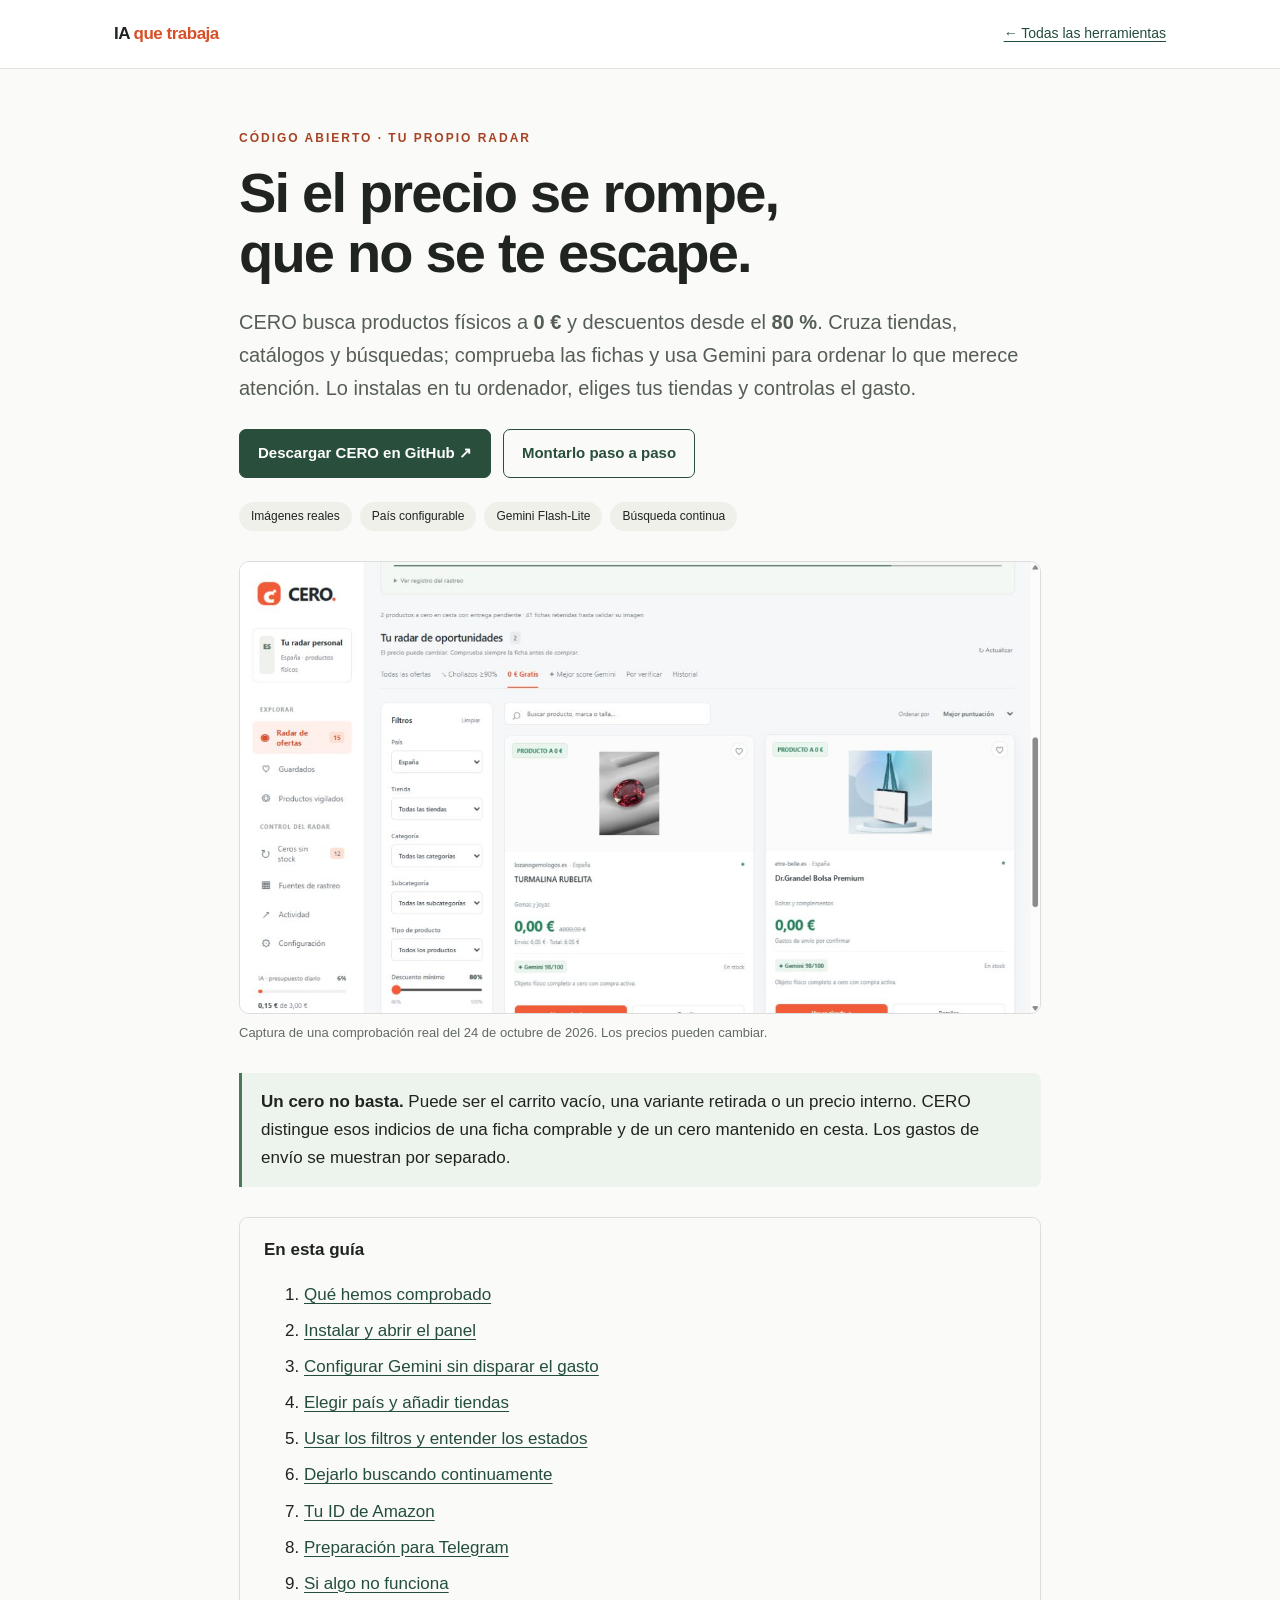
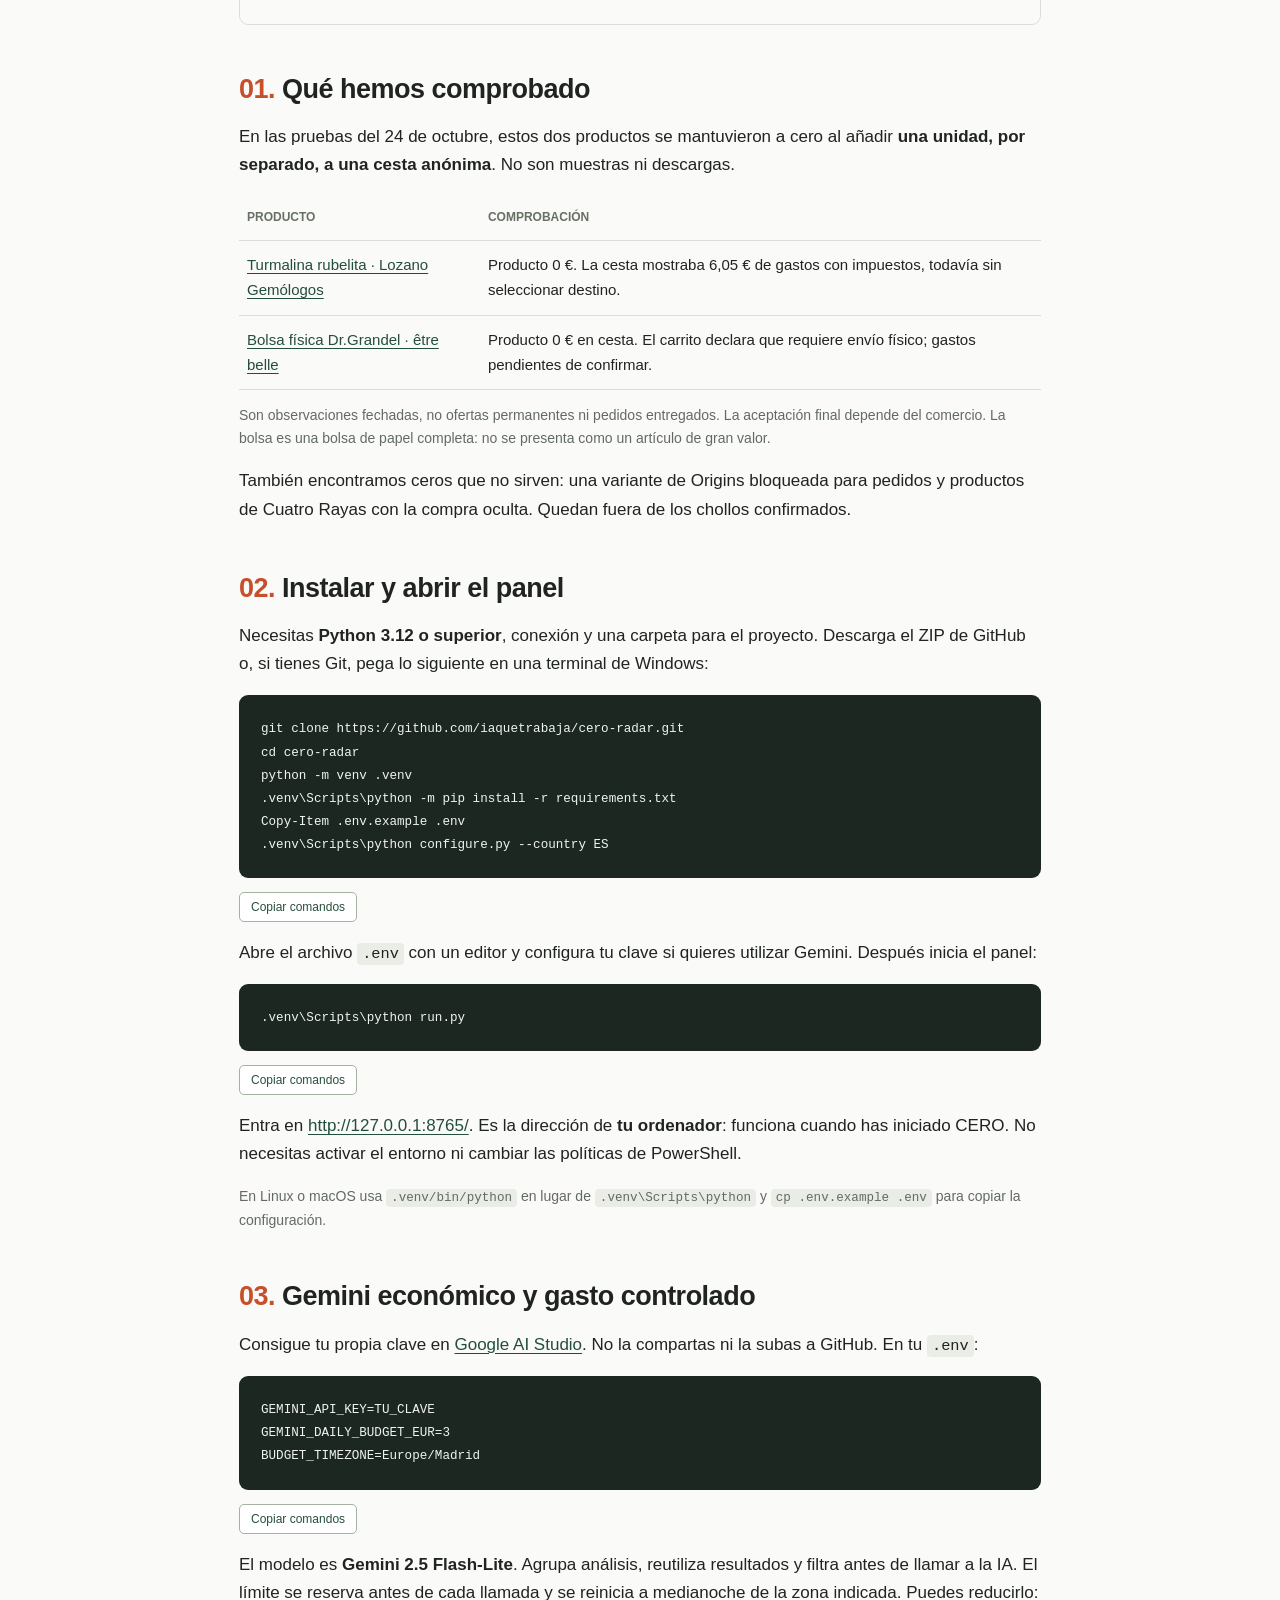
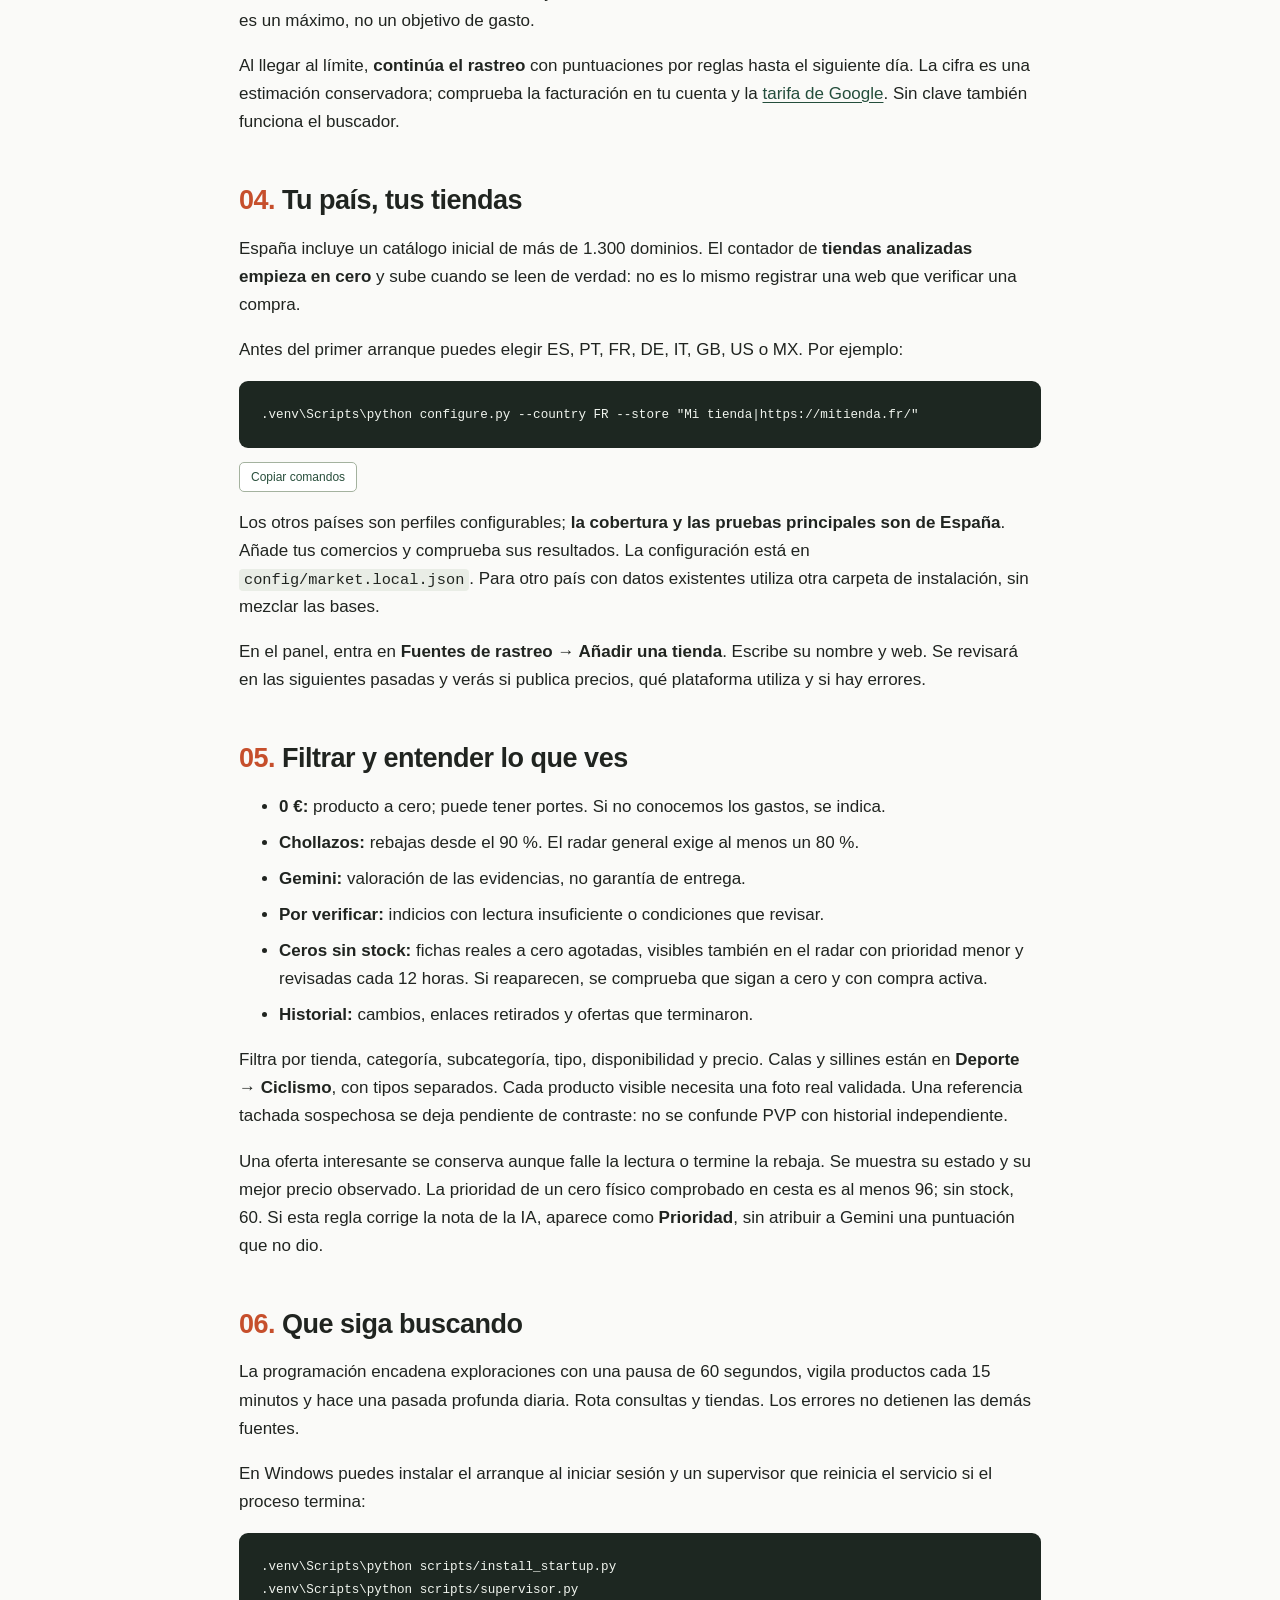
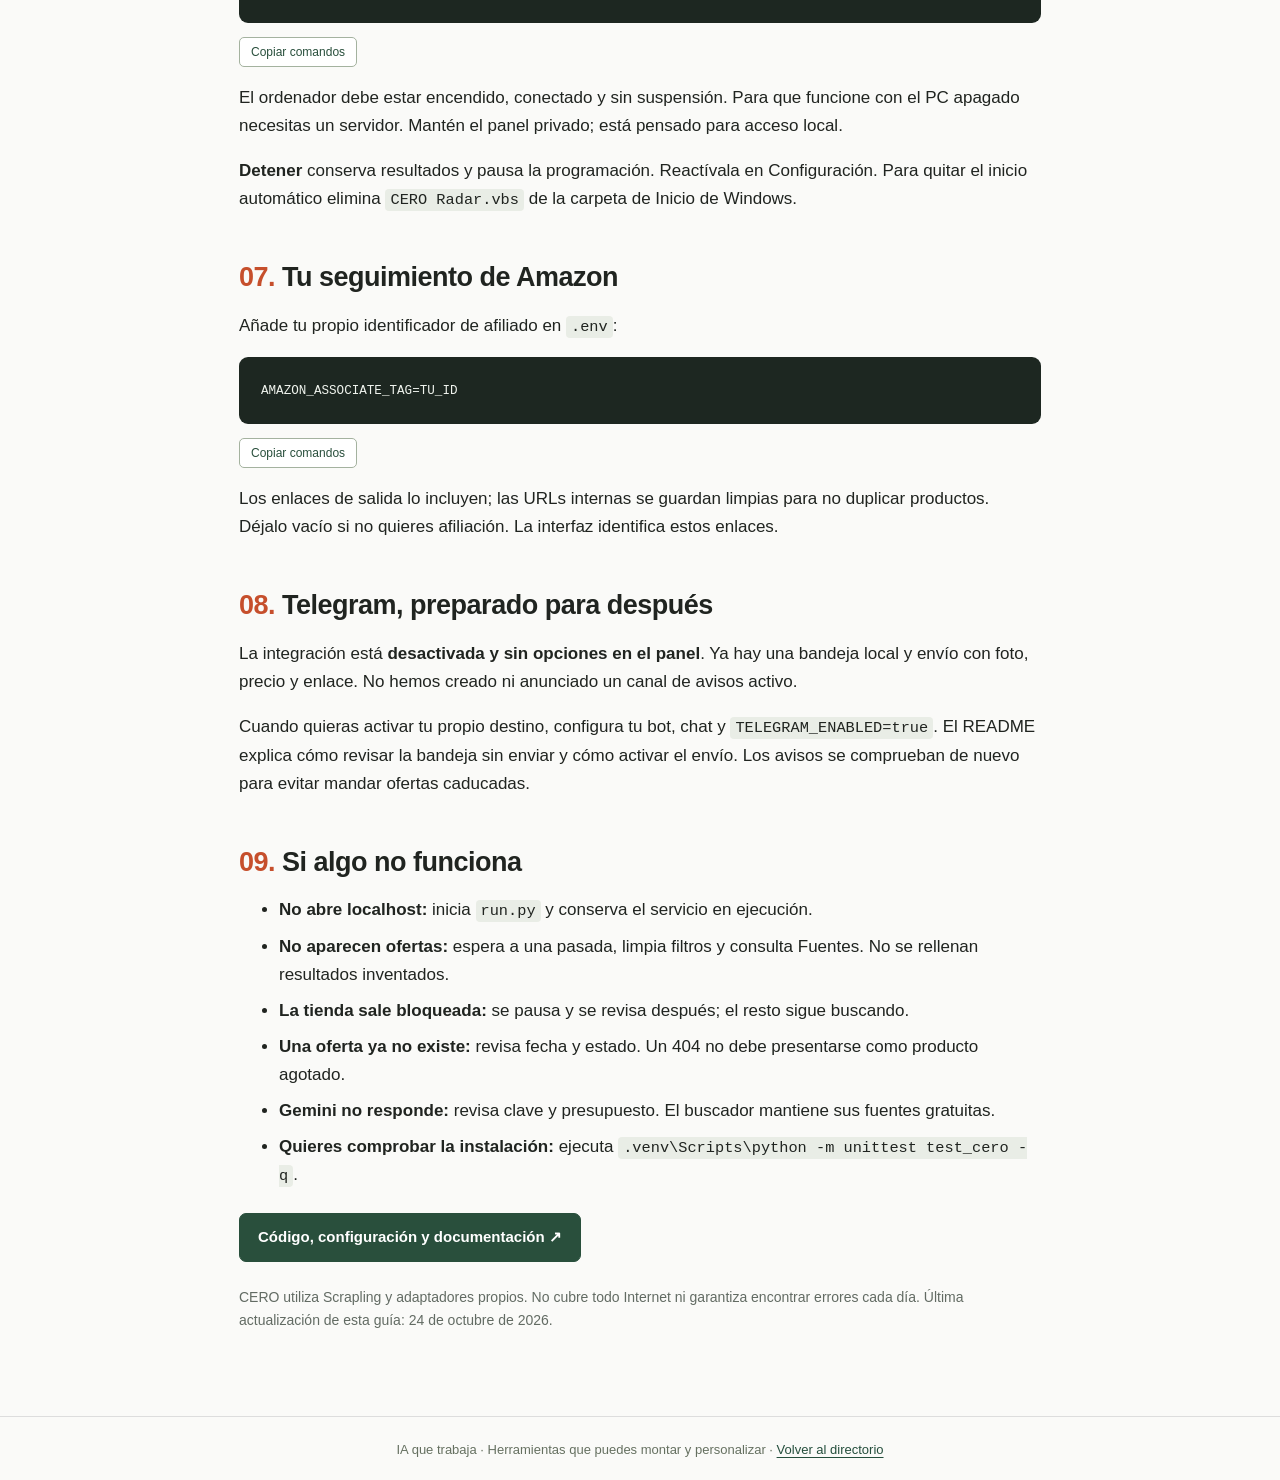
==== docs/site/index.html @ aec3d614 "Build CERO with continuous discovery, verified zero prices and configurable markets" ====
<!doctype html>
<html lang="es"><head><meta charset="utf-8"><meta name="viewport" content="width=device-width,initial-scale=1">
<title>CERO: monta tu radar de chollos con IA · IA que trabaja</title>
<meta name="description" content="Instala CERO: busca productos físicos a cero y rebajas desde el 80%, con imágenes, Gemini económico, tiendas personalizables y búsqueda continua.">
<link rel="canonical" href="https://tools.iaquetrabaja.com/cero/">
<meta property="og:title" content="CERO: tu radar de chollos con IA"><meta property="og:description" content="Tu país, tus tiendas y tu presupuesto. Instalación paso a paso con casos comprobados en cesta."><meta property="og:image" content="https://tools.iaquetrabaja.com/cero/img/cero-panel.png"><meta property="og:type" content="article">
<link rel="icon" href="/iqt/favicon.svg">
<style>
:root{font-family:Arial,Helvetica,sans-serif;color:#202420;background:#fafaf8;font-size:17px;line-height:1.65}*{box-sizing:border-box}body{margin:0}a{color:#244e3c;text-underline-offset:3px}header{border-bottom:1px solid #e1e3dc;background:white}header>div{max-width:1100px;margin:auto;display:flex;justify-content:space-between;gap:20px;align-items:center;padding:20px 24px}.brand{text-decoration:none;color:#202420;font-weight:800;letter-spacing:-.5px}.brand span{color:#d94f28}.back{font-size:14px}main{max-width:850px;margin:auto;padding:48px 24px 70px}.eyebrow{font-size:12px;letter-spacing:2px;font-weight:700;color:#a74325}.hero h1{font-size:clamp(34px,6vw,56px);line-height:1.08;letter-spacing:-1.8px;margin:14px 0 22px}.lead{font-size:20px;color:#555e55}.cta{display:flex;gap:12px;flex-wrap:wrap;margin:24px 0}.btn{display:inline-flex;align-items:center;justify-content:center;border:1px solid #294f3c;border-radius:7px;padding:11px 18px;text-decoration:none;font-size:15px;font-weight:700;background:#294f3c;color:white}.btn.secondary{background:transparent;color:#294f3c}.tags{display:flex;gap:8px;flex-wrap:wrap}.tags span{background:#eef0e9;border-radius:30px;padding:5px 12px;font-size:12px}figure{margin:30px 0}figure img{width:100%;border:1px solid #ddd;border-radius:10px;display:block}figcaption{font-size:13px;color:#626b63;margin-top:8px}.note{background:#edf3ed;border-left:3px solid #4c775b;padding:15px 19px;border-radius:0 8px 8px 0;margin:24px 0}.note p{margin:0}.index{border:1px solid #ddd;border-radius:9px;padding:18px 24px;margin:30px 0}.index ol{margin-bottom:0}h2{font-size:27px;letter-spacing:-.5px;line-height:1.25;margin:48px 0 16px;scroll-margin-top:20px}h3{font-size:20px;margin-top:28px}li{margin:8px 0}pre{position:relative;white-space:pre-wrap;overflow-wrap:anywhere;background:#1d2721;color:#f0f4ee;border-radius:9px;padding:22px;font-size:14px;line-height:1.65}code{font-family:Consolas,monospace;font-size:.9em}p code,li code{background:#e9ede6;padding:2px 5px;border-radius:4px}.copy{border:1px solid #a4b29f;background:white;color:#294f3c;cursor:pointer;border-radius:5px;padding:7px 11px;font-size:12px}table{width:100%;border-collapse:collapse;font-size:15px}th,td{text-align:left;vertical-align:top;padding:12px 8px;border-bottom:1px solid #ddd}th{font-size:12px;color:#667064;text-transform:uppercase}.table-wrap{overflow-x:auto}footer{border-top:1px solid #ddd;padding:22px 24px;font-size:13px;color:#657060;text-align:center}.step{color:#c64f2c}.small{font-size:14px;color:#626b63}@media(max-width:560px){main{padding:30px 18px 50px}header>div{padding:15px 18px}.cta .btn{width:100%}.hero h1{letter-spacing:-1px}pre{padding:16px;font-size:12px}}
</style></head><body>
<header><div><a class="brand" href="/">IA <span>que trabaja</span></a><a class="back" href="/">← Todas las herramientas</a></div></header>
<main><section class="hero"><p class="eyebrow">CÓDIGO ABIERTO · TU PROPIO RADAR</p><h1>Si el precio se rompe,<br>que no se te escape.</h1>
<p class="lead">CERO busca productos físicos a <b>0 €</b> y descuentos desde el <b>80 %</b>. Cruza tiendas, catálogos y búsquedas; comprueba las fichas y usa Gemini para ordenar lo que merece atención. Lo instalas en tu ordenador, eliges tus tiendas y controlas el gasto.</p>
<div class="cta"><a class="btn" href="https://github.com/iaquetrabaja/cero-radar" target="_blank" rel="noopener">Descargar CERO en GitHub ↗</a><a class="btn secondary" href="#instalar">Montarlo paso a paso</a></div>
<div class="tags"><span>Imágenes reales</span><span>País configurable</span><span>Gemini Flash-Lite</span><span>Búsqueda continua</span></div></section>
<figure><img src="img/cero-panel.png" alt="Panel real de CERO con una turmalina y una bolsa Dr.Grandel a cero euros, sus imágenes y los gastos separados"><figcaption>Captura de una comprobación real del 24 de octubre de 2026. Los precios pueden cambiar.</figcaption></figure>
<div class="note"><p><b>Un cero no basta.</b> Puede ser el carrito vacío, una variante retirada o un precio interno. CERO distingue esos indicios de una ficha comprable y de un cero mantenido en cesta. Los gastos de envío se muestran por separado.</p></div>
<nav class="index" aria-label="Contenido de la guía"><b>En esta guía</b><ol><li><a href="#casos">Qué hemos comprobado</a></li><li><a href="#instalar">Instalar y abrir el panel</a></li><li><a href="#gemini">Configurar Gemini sin disparar el gasto</a></li><li><a href="#pais">Elegir país y añadir tiendas</a></li><li><a href="#filtrar">Usar los filtros y entender los estados</a></li><li><a href="#continuo">Dejarlo buscando continuamente</a></li><li><a href="#amazon">Tu ID de Amazon</a></li><li><a href="#telegram">Preparación para Telegram</a></li><li><a href="#problemas">Si algo no funciona</a></li></ol></nav>
<h2 id="casos"><span class="step">01.</span> Qué hemos comprobado</h2>
<p>En las pruebas del 24 de octubre, estos dos productos se mantuvieron a cero al añadir <b>una unidad, por separado, a una cesta anónima</b>. No son muestras ni descargas.</p>
<div class="table-wrap"><table><thead><tr><th>Producto</th><th>Comprobación</th></tr></thead><tbody><tr><td><a href="https://www.lozanogemologos.es/store/turmalina-rubelita" target="_blank" rel="noopener">Turmalina rubelita · Lozano Gemólogos</a></td><td>Producto 0 €. La cesta mostraba 6,05 € de gastos con impuestos, todavía sin seleccionar destino.</td></tr><tr><td><a href="https://etre-belle.es/products/dr-grandel-bolsa-premium?variant=53102394573123" target="_blank" rel="noopener">Bolsa física Dr.Grandel · être belle</a></td><td>Producto 0 € en cesta. El carrito declara que requiere envío físico; gastos pendientes de confirmar.</td></tr></tbody></table></div>
<p class="small">Son observaciones fechadas, no ofertas permanentes ni pedidos entregados. La aceptación final depende del comercio. La bolsa es una bolsa de papel completa: no se presenta como un artículo de gran valor.</p>
<p>También encontramos ceros que no sirven: una variante de Origins bloqueada para pedidos y productos de Cuatro Rayas con la compra oculta. Quedan fuera de los chollos confirmados.</p>
<h2 id="instalar"><span class="step">02.</span> Instalar y abrir el panel</h2>
<p>Necesitas <b>Python 3.12 o superior</b>, conexión y una carpeta para el proyecto. Descarga el ZIP de GitHub o, si tienes Git, pega lo siguiente en una terminal de Windows:</p>
<pre><code>git clone https://github.com/iaquetrabaja/cero-radar.git
cd cero-radar
python -m venv .venv
.venv\Scripts\python -m pip install -r requirements.txt
Copy-Item .env.example .env
.venv\Scripts\python configure.py --country ES</code></pre>
<p>Abre el archivo <code>.env</code> con un editor y configura tu clave si quieres utilizar Gemini. Después inicia el panel:</p>
<pre><code>.venv\Scripts\python run.py</code></pre>
<p>Entra en <a href="http://127.0.0.1:8765/">http://127.0.0.1:8765/</a>. Es la dirección de <b>tu ordenador</b>: funciona cuando has iniciado CERO. No necesitas activar el entorno ni cambiar las políticas de PowerShell.</p>
<p class="small">En Linux o macOS usa <code>.venv/bin/python</code> en lugar de <code>.venv\Scripts\python</code> y <code>cp .env.example .env</code> para copiar la configuración.</p>
<h2 id="gemini"><span class="step">03.</span> Gemini económico y gasto controlado</h2>
<p>Consigue tu propia clave en <a href="https://aistudio.google.com/api-keys" target="_blank" rel="noopener">Google AI Studio</a>. No la compartas ni la subas a GitHub. En tu <code>.env</code>:</p>
<pre><code>GEMINI_API_KEY=TU_CLAVE
GEMINI_DAILY_BUDGET_EUR=3
BUDGET_TIMEZONE=Europe/Madrid</code></pre>
<p>El modelo es <b>Gemini 2.5 Flash-Lite</b>. Agrupa análisis, reutiliza resultados y filtra antes de llamar a la IA. El límite se reserva antes de cada llamada y se reinicia a medianoche de la zona indicada. Puedes reducirlo: es un máximo, no un objetivo de gasto.</p>
<p>Al llegar al límite, <b>continúa el rastreo</b> con puntuaciones por reglas hasta el siguiente día. La cifra es una estimación conservadora; comprueba la facturación en tu cuenta y la <a href="https://ai.google.dev/gemini-api/docs/pricing" target="_blank" rel="noopener">tarifa de Google</a>. Sin clave también funciona el buscador.</p>
<h2 id="pais"><span class="step">04.</span> Tu país, tus tiendas</h2>
<p>España incluye un catálogo inicial de más de 1.300 dominios. El contador de <b>tiendas analizadas empieza en cero</b> y sube cuando se leen de verdad: no es lo mismo registrar una web que verificar una compra.</p>
<p>Antes del primer arranque puedes elegir ES, PT, FR, DE, IT, GB, US o MX. Por ejemplo:</p>
<pre><code>.venv\Scripts\python configure.py --country FR --store "Mi tienda|https://mitienda.fr/"</code></pre>
<p>Los otros países son perfiles configurables; <b>la cobertura y las pruebas principales son de España</b>. Añade tus comercios y comprueba sus resultados. La configuración está en <code>config/market.local.json</code>. Para otro país con datos existentes utiliza otra carpeta de instalación, sin mezclar las bases.</p>
<p>En el panel, entra en <b>Fuentes de rastreo → Añadir una tienda</b>. Escribe su nombre y web. Se revisará en las siguientes pasadas y verás si publica precios, qué plataforma utiliza y si hay errores.</p>
<h2 id="filtrar"><span class="step">05.</span> Filtrar y entender lo que ves</h2>
<ul><li><b>0 €:</b> producto a cero; puede tener portes. Si no conocemos los gastos, se indica.</li><li><b>Chollazos:</b> rebajas desde el 90 %. El radar general exige al menos un 80 %.</li><li><b>Gemini:</b> valoración de las evidencias, no garantía de entrega.</li><li><b>Por verificar:</b> indicios con lectura insuficiente o condiciones que revisar.</li><li><b>Ceros sin stock:</b> fichas reales a cero agotadas, visibles también en el radar con prioridad menor y revisadas cada 12 horas. Si reaparecen, se comprueba que sigan a cero y con compra activa.</li><li><b>Historial:</b> cambios, enlaces retirados y ofertas que terminaron.</li></ul>
<p>Filtra por tienda, categoría, subcategoría, tipo, disponibilidad y precio. Calas y sillines están en <b>Deporte → Ciclismo</b>, con tipos separados. Cada producto visible necesita una foto real validada. Una referencia tachada sospechosa se deja pendiente de contraste: no se confunde PVP con historial independiente.</p>
<p>Una oferta interesante se conserva aunque falle la lectura o termine la rebaja. Se muestra su estado y su mejor precio observado. La prioridad de un cero físico comprobado en cesta es al menos 96; sin stock, 60. Si esta regla corrige la nota de la IA, aparece como <b>Prioridad</b>, sin atribuir a Gemini una puntuación que no dio.</p><h2 id="continuo"><span class="step">06.</span> Que siga buscando</h2>
<p>La programación encadena exploraciones con una pausa de 60 segundos, vigila productos cada 15 minutos y hace una pasada profunda diaria. Rota consultas y tiendas. Los errores no detienen las demás fuentes.</p>
<p>En Windows puedes instalar el arranque al iniciar sesión y un supervisor que reinicia el servicio si el proceso termina:</p>
<pre><code>.venv\Scripts\python scripts/install_startup.py
.venv\Scripts\python scripts/supervisor.py</code></pre>
<p>El ordenador debe estar encendido, conectado y sin suspensión. Para que funcione con el PC apagado necesitas un servidor. Mantén el panel privado; está pensado para acceso local.</p>
<p><b>Detener</b> conserva resultados y pausa la programación. Reactívala en Configuración. Para quitar el inicio automático elimina <code>CERO Radar.vbs</code> de la carpeta de Inicio de Windows.</p>
<h2 id="amazon"><span class="step">07.</span> Tu seguimiento de Amazon</h2>
<p>Añade tu propio identificador de afiliado en <code>.env</code>:</p>
<pre><code>AMAZON_ASSOCIATE_TAG=TU_ID</code></pre>
<p>Los enlaces de salida lo incluyen; las URLs internas se guardan limpias para no duplicar productos. Déjalo vacío si no quieres afiliación. La interfaz identifica estos enlaces.</p>
<h2 id="telegram"><span class="step">08.</span> Telegram, preparado para después</h2>
<p>La integración está <b>desactivada y sin opciones en el panel</b>. Ya hay una bandeja local y envío con foto, precio y enlace. No hemos creado ni anunciado un canal de avisos activo.</p>
<p>Cuando quieras activar tu propio destino, configura tu bot, chat y <code>TELEGRAM_ENABLED=true</code>. El README explica cómo revisar la bandeja sin enviar y cómo activar el envío. Los avisos se comprueban de nuevo para evitar mandar ofertas caducadas.</p>
<h2 id="problemas"><span class="step">09.</span> Si algo no funciona</h2>
<ul><li><b>No abre localhost:</b> inicia <code>run.py</code> y conserva el servicio en ejecución.</li><li><b>No aparecen ofertas:</b> espera a una pasada, limpia filtros y consulta Fuentes. No se rellenan resultados inventados.</li><li><b>La tienda sale bloqueada:</b> se pausa y se revisa después; el resto sigue buscando.</li><li><b>Una oferta ya no existe:</b> revisa fecha y estado. Un 404 no debe presentarse como producto agotado.</li><li><b>Gemini no responde:</b> revisa clave y presupuesto. El buscador mantiene sus fuentes gratuitas.</li><li><b>Quieres comprobar la instalación:</b> ejecuta <code>.venv\Scripts\python -m unittest test_cero -q</code>.</li></ul>
<div class="cta"><a class="btn" href="https://github.com/iaquetrabaja/cero-radar" target="_blank" rel="noopener">Código, configuración y documentación ↗</a></div>
<p class="small">CERO utiliza Scrapling y adaptadores propios. No cubre todo Internet ni garantiza encontrar errores cada día. Última actualización de esta guía: 24 de octubre de 2026.</p>
</main><footer>IA que trabaja · Herramientas que puedes montar y personalizar · <a href="/">Volver al directorio</a></footer>
<script>document.querySelectorAll('pre').forEach(pre=>{const b=document.createElement('button');b.className='copy';b.textContent='Copiar comandos';b.type='button';pre.after(b);b.addEventListener('click',async()=>{try{await navigator.clipboard.writeText(pre.innerText);b.textContent='Copiado';setTimeout(()=>b.textContent='Copiar comandos',1800)}catch{b.textContent='Selecciona y copia el texto'}})});</script>
</body></html>
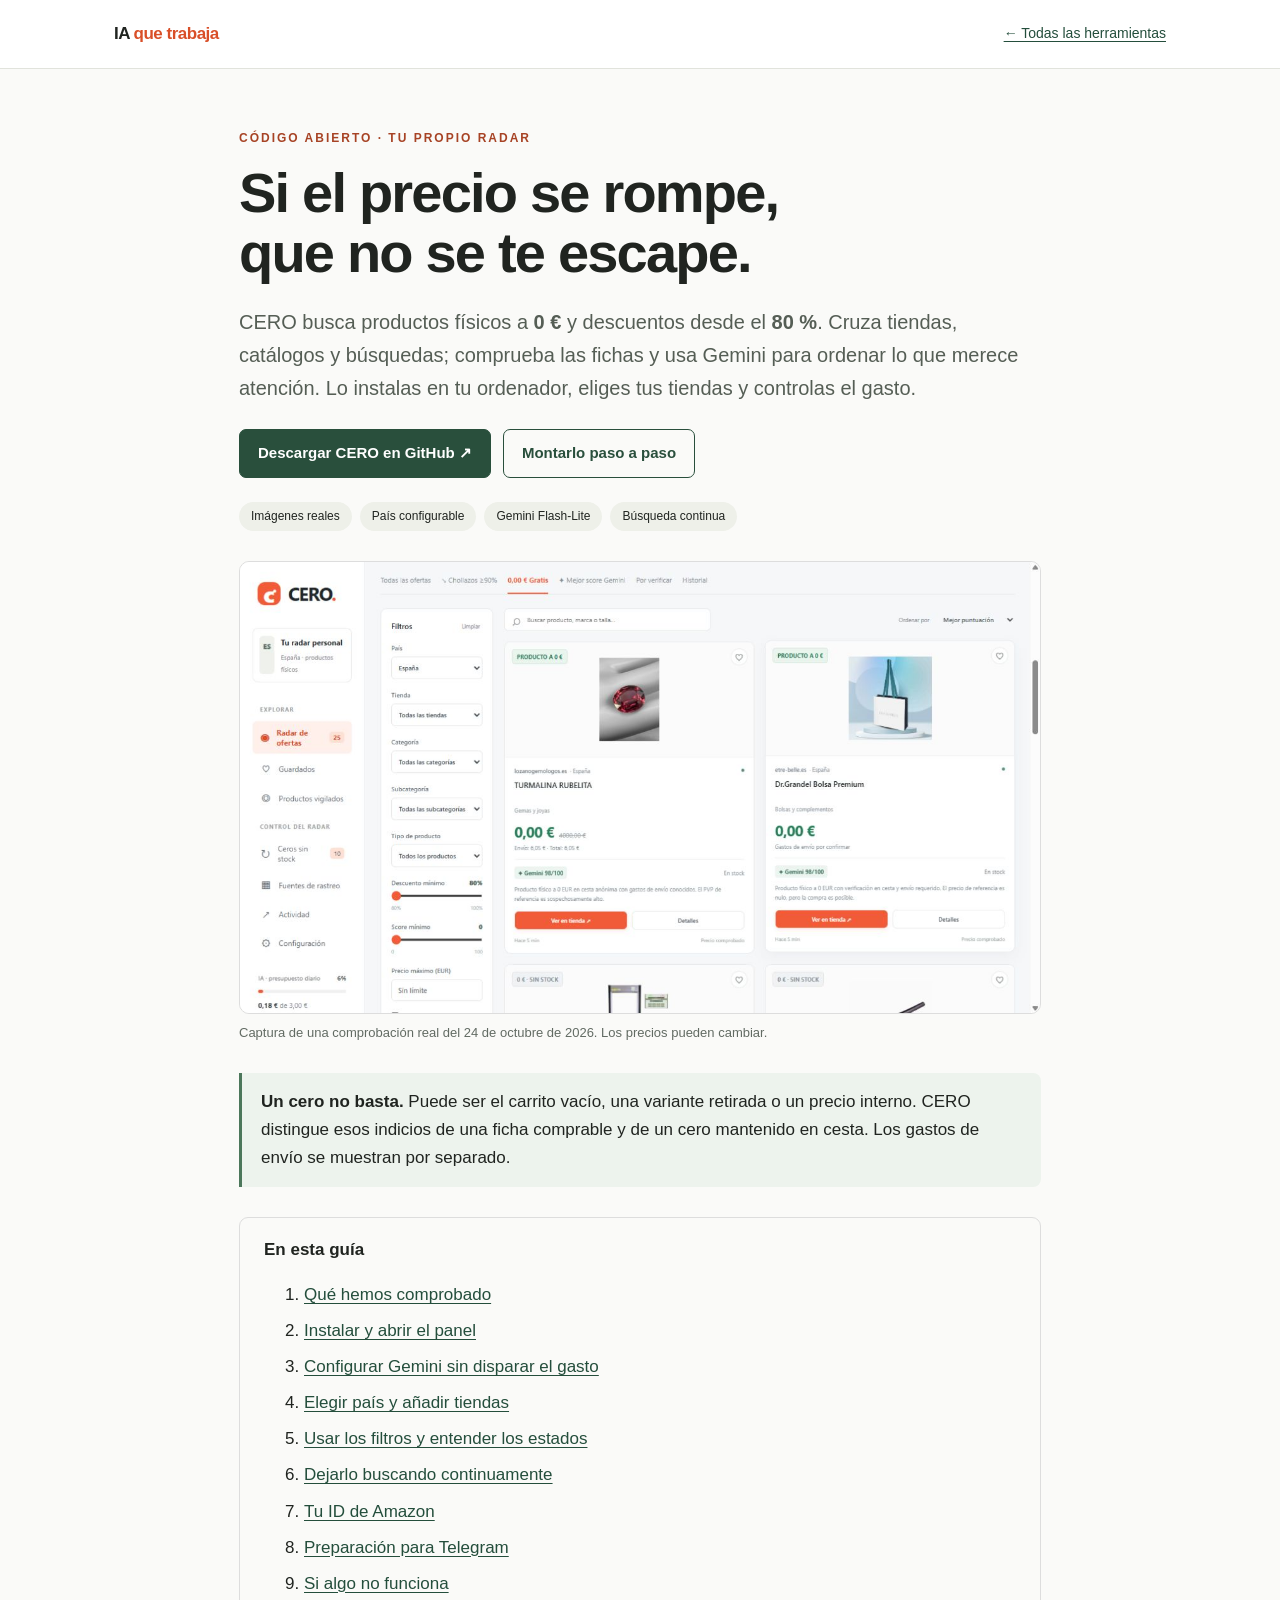
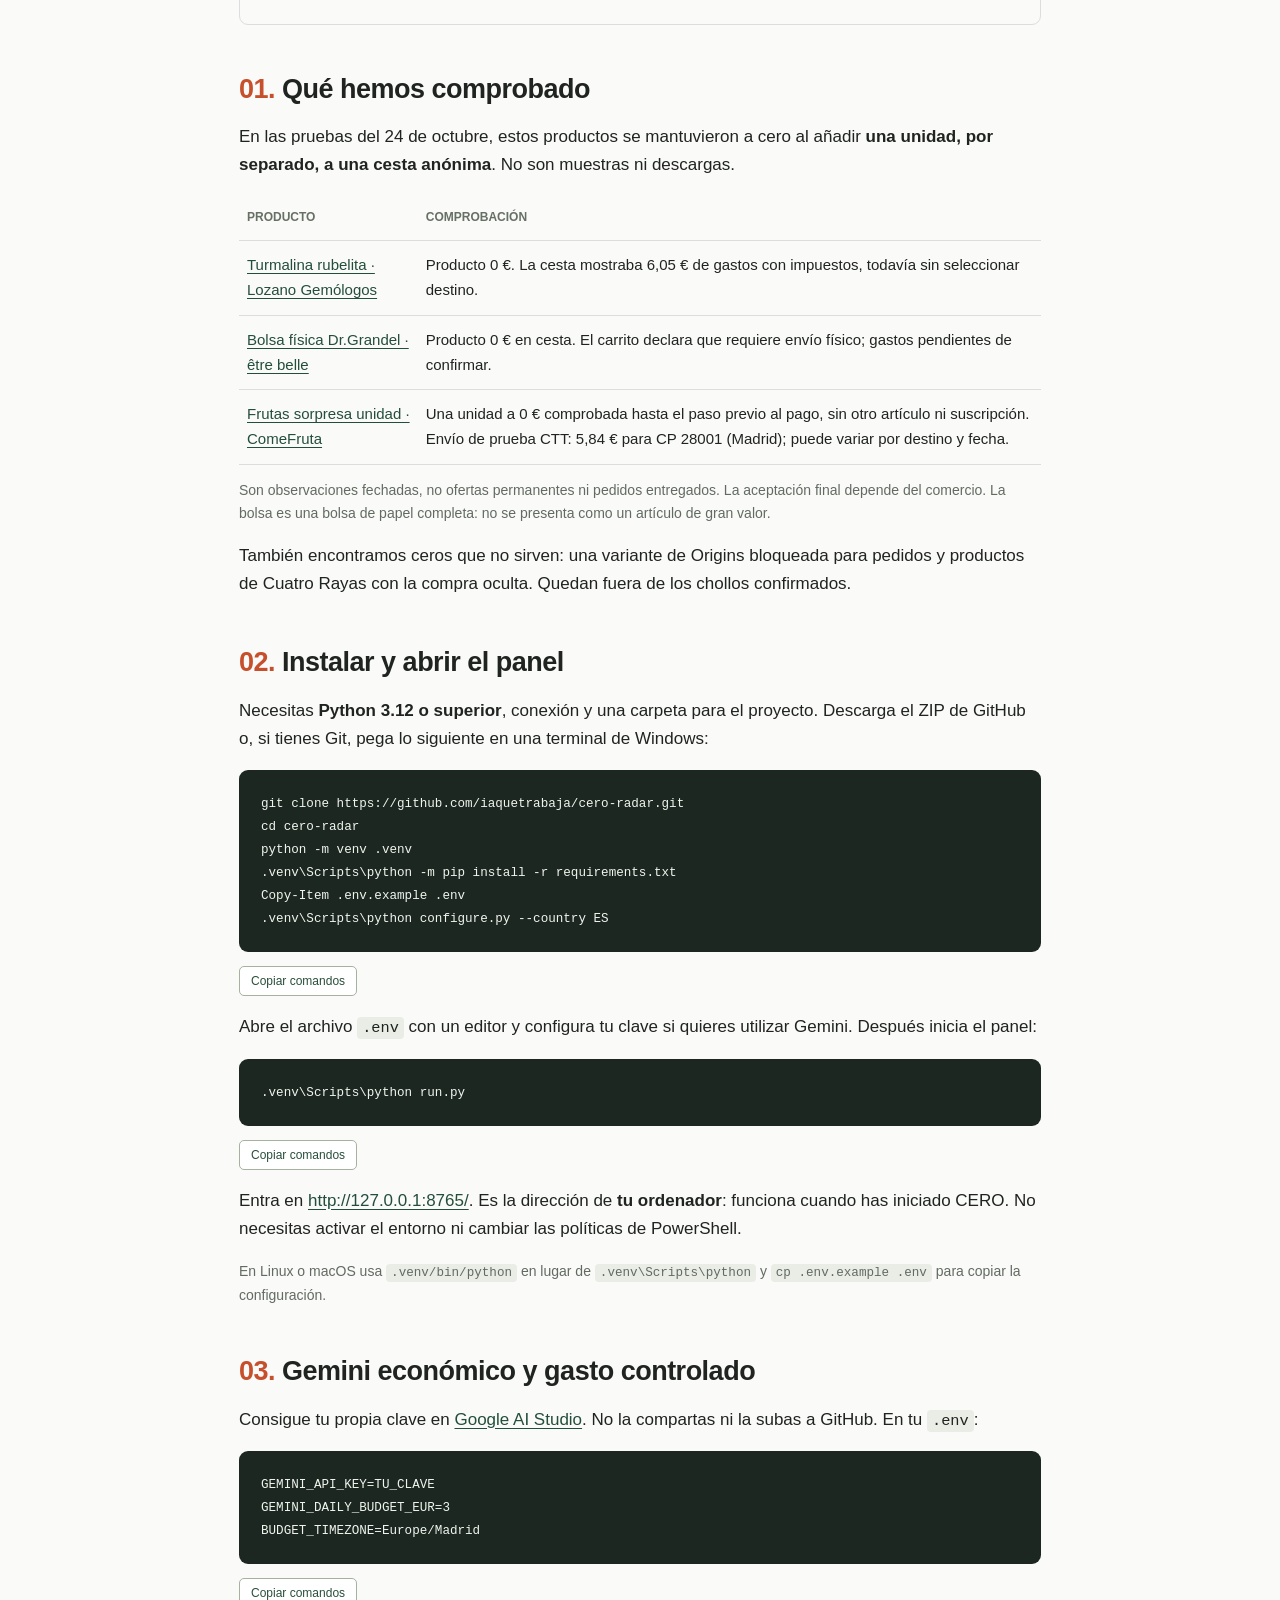
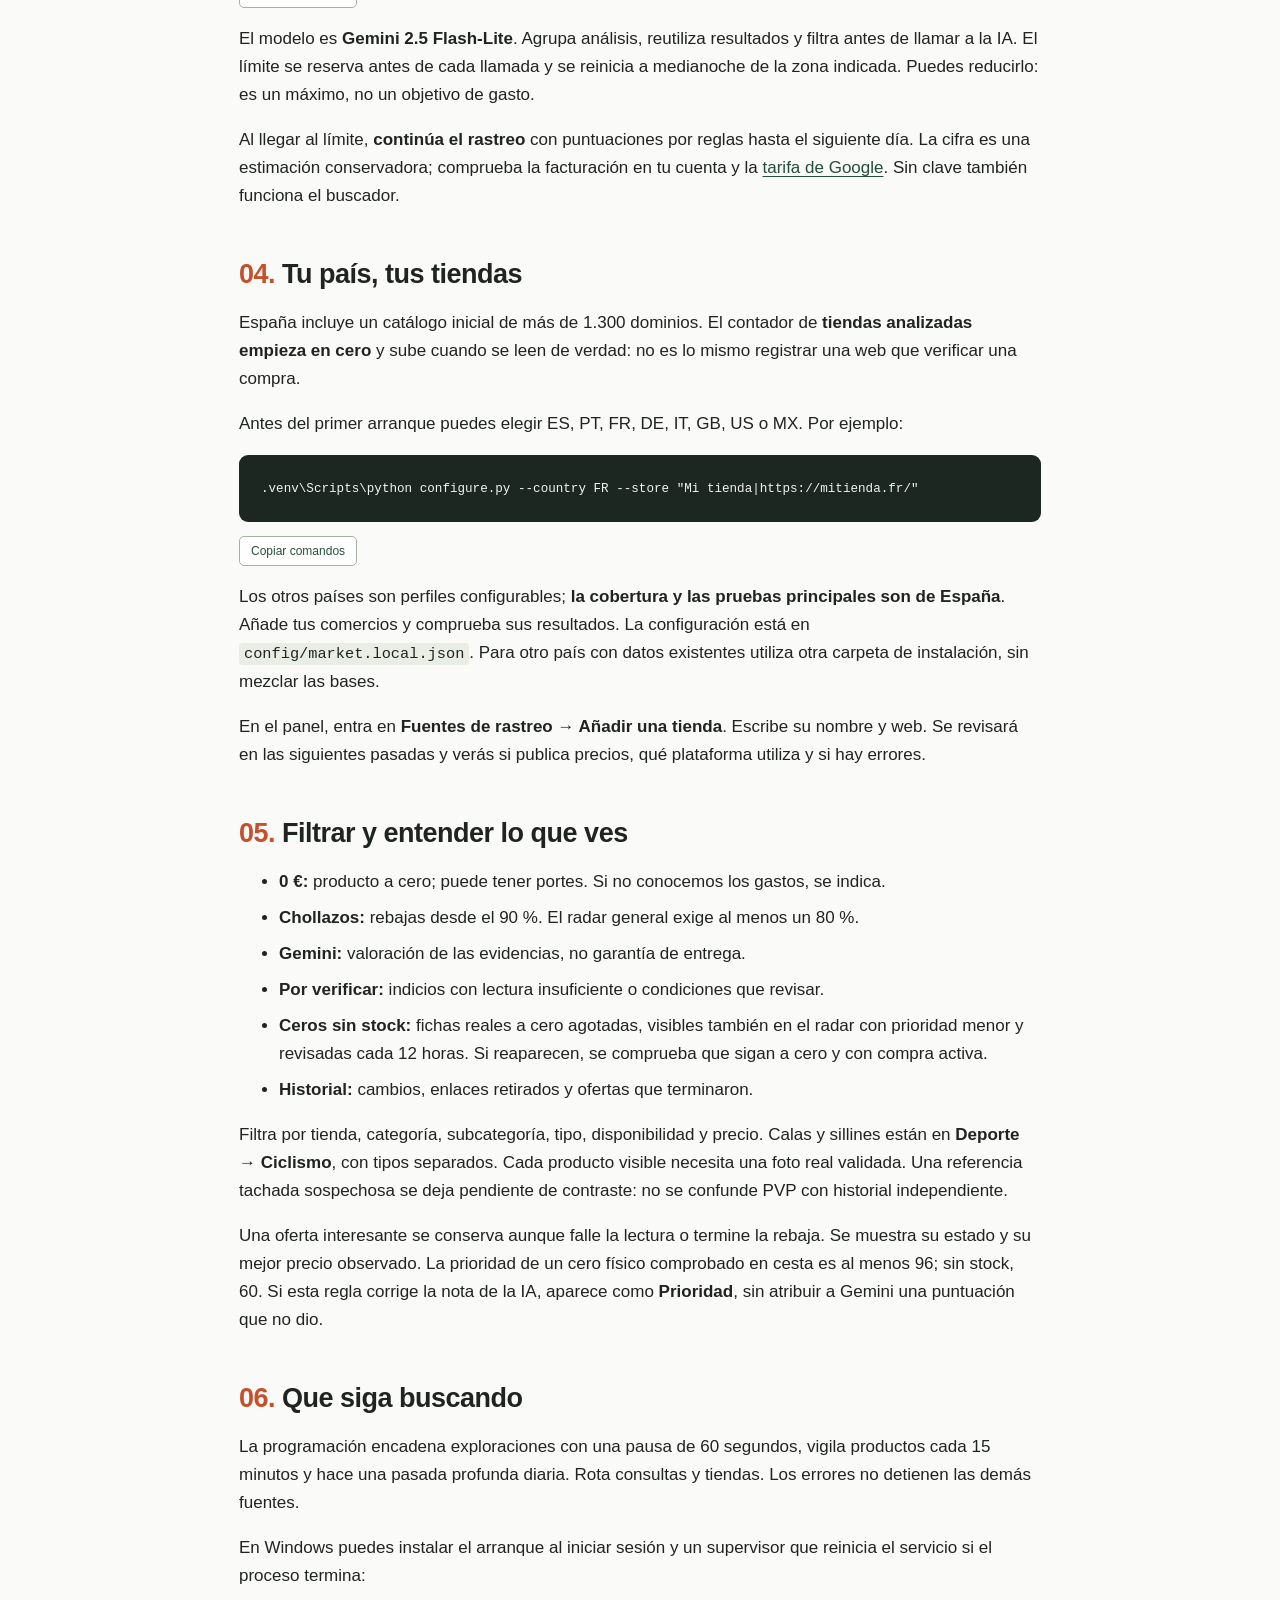
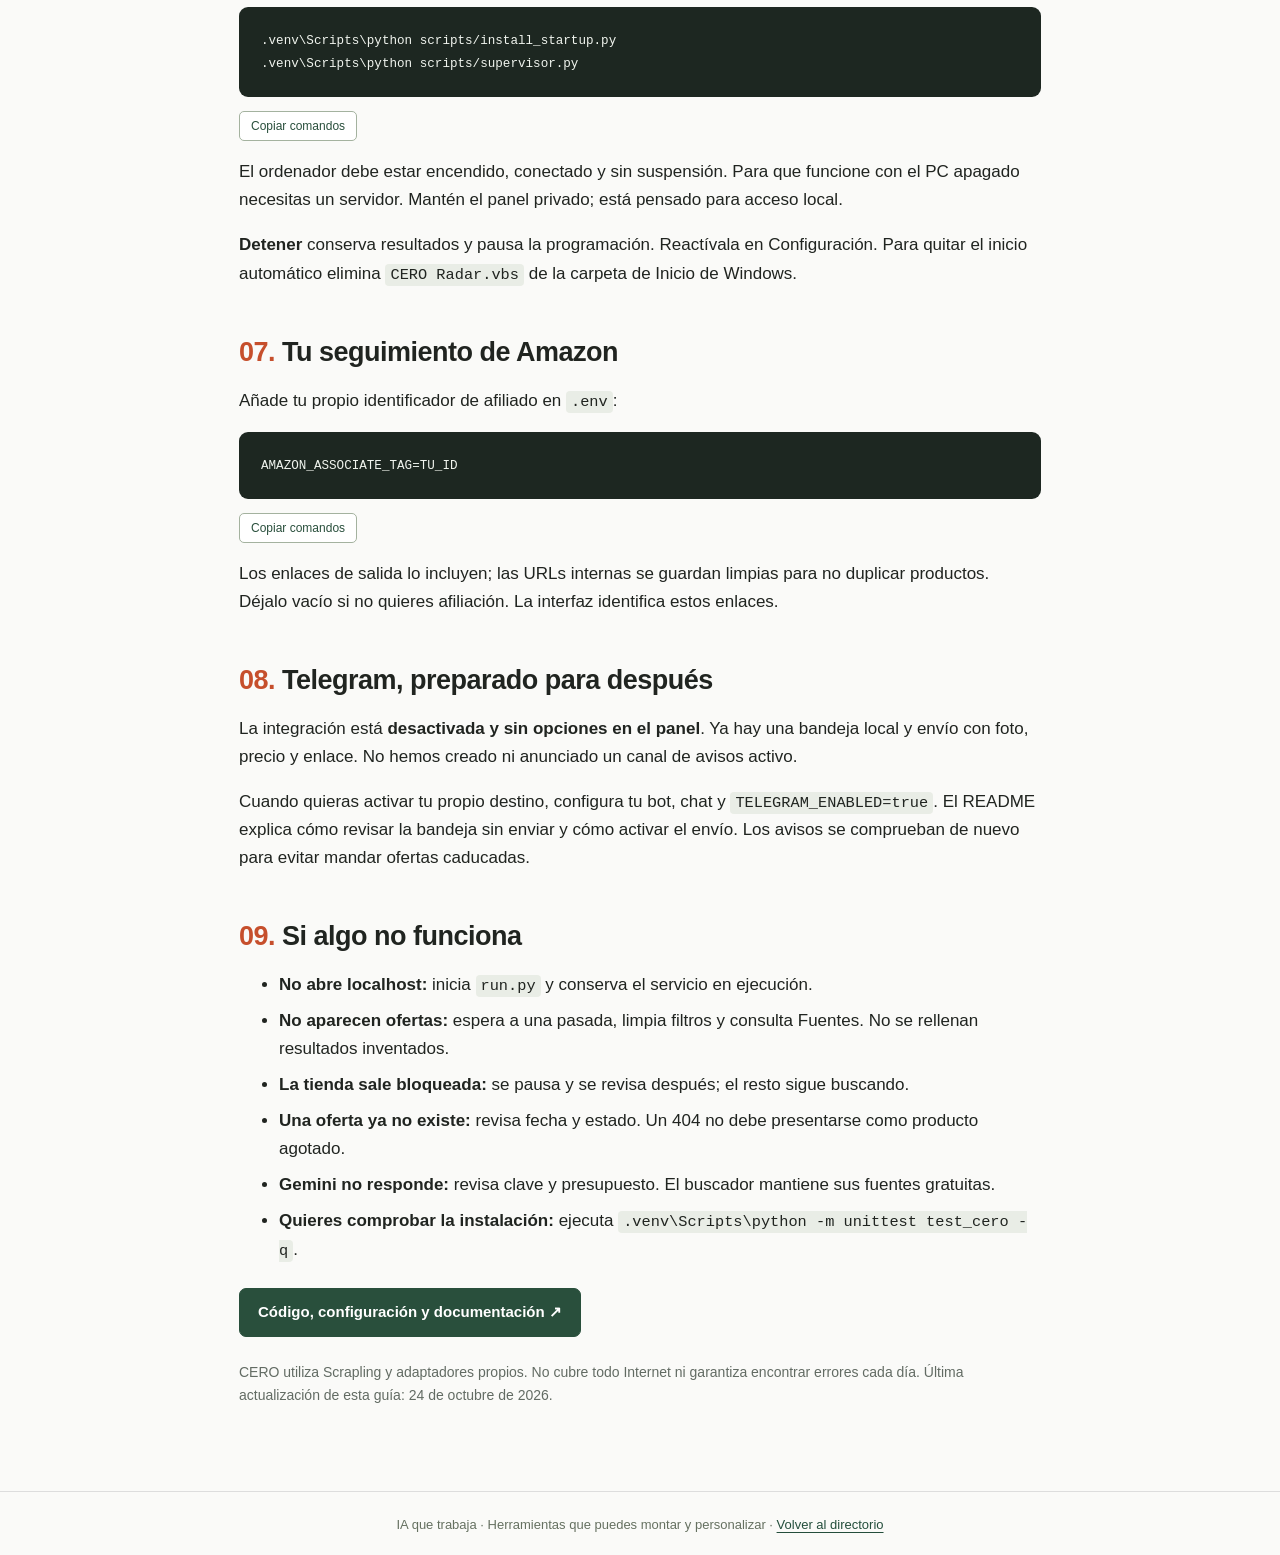
==== commit 08d3d54e: "Expand Amazon discovery and preserve verified bargain evidence" ====
--- a/docs/site/index.html
+++ b/docs/site/index.html
@@ -17,8 +17,8 @@
 <div class="note"><p><b>Un cero no basta.</b> Puede ser el carrito vacío, una variante retirada o un precio interno. CERO distingue esos indicios de una ficha comprable y de un cero mantenido en cesta. Los gastos de envío se muestran por separado.</p></div>
 <nav class="index" aria-label="Contenido de la guía"><b>En esta guía</b><ol><li><a href="#casos">Qué hemos comprobado</a></li><li><a href="#instalar">Instalar y abrir el panel</a></li><li><a href="#gemini">Configurar Gemini sin disparar el gasto</a></li><li><a href="#pais">Elegir país y añadir tiendas</a></li><li><a href="#filtrar">Usar los filtros y entender los estados</a></li><li><a href="#continuo">Dejarlo buscando continuamente</a></li><li><a href="#amazon">Tu ID de Amazon</a></li><li><a href="#telegram">Preparación para Telegram</a></li><li><a href="#problemas">Si algo no funciona</a></li></ol></nav>
 <h2 id="casos"><span class="step">01.</span> Qué hemos comprobado</h2>
-<p>En las pruebas del 24 de octubre, estos dos productos se mantuvieron a cero al añadir <b>una unidad, por separado, a una cesta anónima</b>. No son muestras ni descargas.</p>
-<div class="table-wrap"><table><thead><tr><th>Producto</th><th>Comprobación</th></tr></thead><tbody><tr><td><a href="https://www.lozanogemologos.es/store/turmalina-rubelita" target="_blank" rel="noopener">Turmalina rubelita · Lozano Gemólogos</a></td><td>Producto 0 €. La cesta mostraba 6,05 € de gastos con impuestos, todavía sin seleccionar destino.</td></tr><tr><td><a href="https://etre-belle.es/products/dr-grandel-bolsa-premium?variant=53102394573123" target="_blank" rel="noopener">Bolsa física Dr.Grandel · être belle</a></td><td>Producto 0 € en cesta. El carrito declara que requiere envío físico; gastos pendientes de confirmar.</td></tr></tbody></table></div>
+<p>En las pruebas del 24 de octubre, estos productos se mantuvieron a cero al añadir <b>una unidad, por separado, a una cesta anónima</b>. No son muestras ni descargas.</p>
+<div class="table-wrap"><table><thead><tr><th>Producto</th><th>Comprobación</th></tr></thead><tbody><tr><td><a href="https://www.lozanogemologos.es/store/turmalina-rubelita" target="_blank" rel="noopener">Turmalina rubelita · Lozano Gemólogos</a></td><td>Producto 0 €. La cesta mostraba 6,05 € de gastos con impuestos, todavía sin seleccionar destino.</td></tr><tr><td><a href="https://etre-belle.es/products/dr-grandel-bolsa-premium?variant=53102394573123" target="_blank" rel="noopener">Bolsa física Dr.Grandel · être belle</a></td><td>Producto 0 € en cesta. El carrito declara que requiere envío físico; gastos pendientes de confirmar.</td></tr><tr><td><a href="https://comefruta.es/comprar/frutas-sorpresa-mix" target="_blank" rel="noopener">Frutas sorpresa unidad · ComeFruta</a></td><td>Una unidad a 0 € comprobada hasta el paso previo al pago, sin otro artículo ni suscripción. Envío de prueba CTT: 5,84 € para CP 28001 (Madrid); puede variar por destino y fecha.</td></tr></tbody></table></div>
 <p class="small">Son observaciones fechadas, no ofertas permanentes ni pedidos entregados. La aceptación final depende del comercio. La bolsa es una bolsa de papel completa: no se presenta como un artículo de gran valor.</p>
 <p>También encontramos ceros que no sirven: una variante de Origins bloqueada para pedidos y productos de Cuatro Rayas con la compra oculta. Quedan fuera de los chollos confirmados.</p>
 <h2 id="instalar"><span class="step">02.</span> Instalar y abrir el panel</h2>
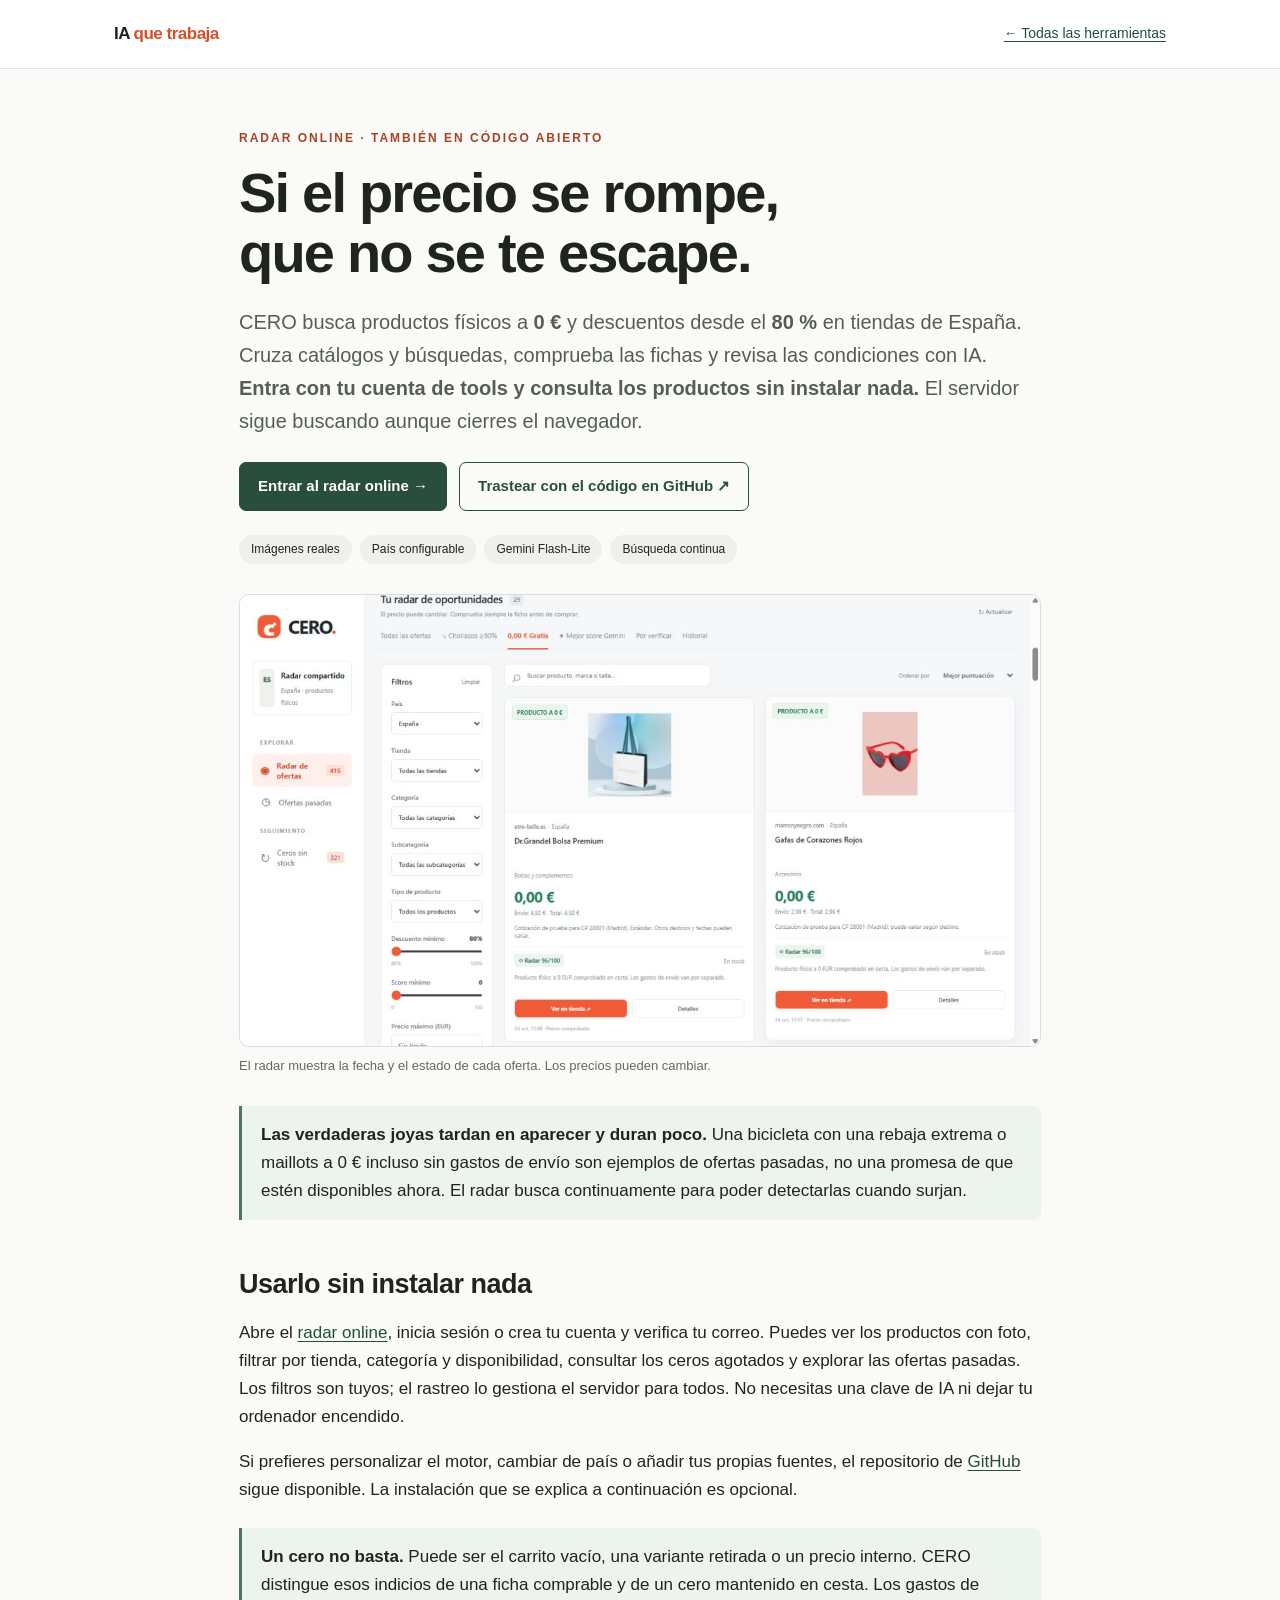
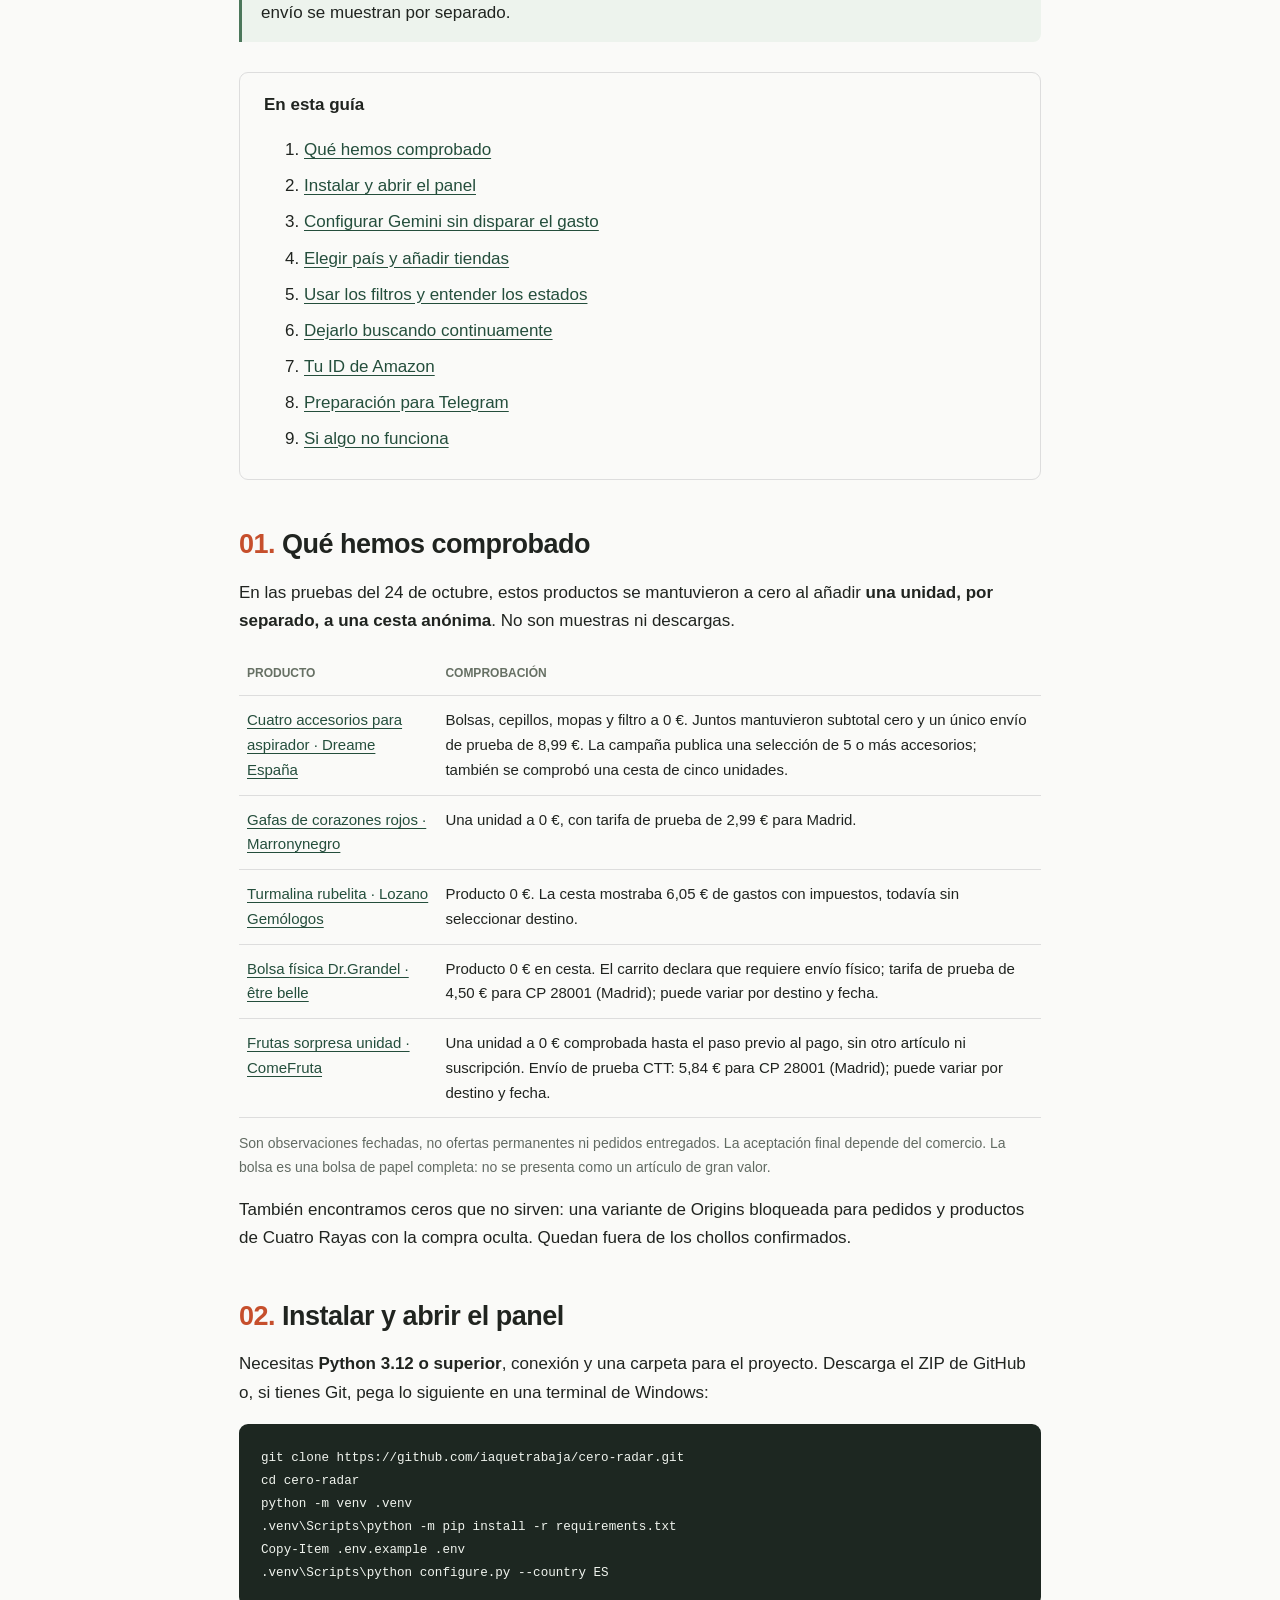
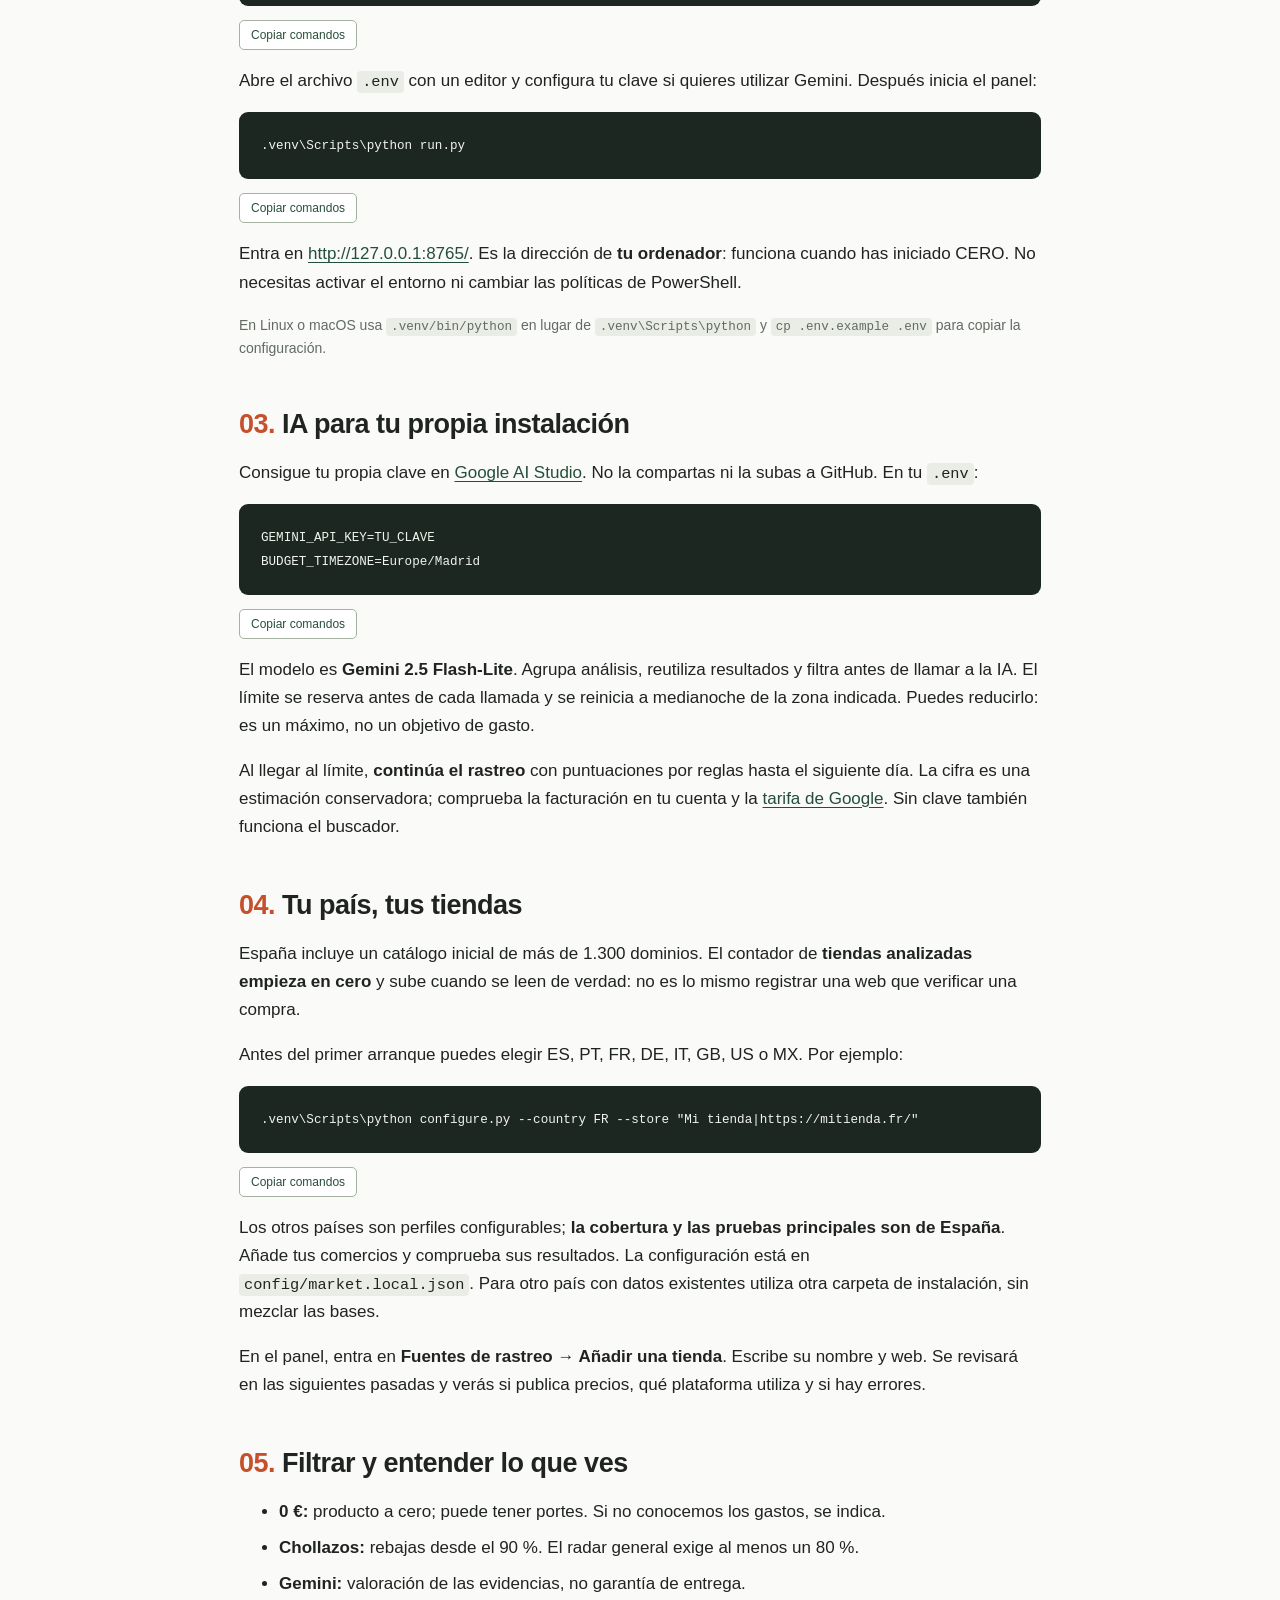
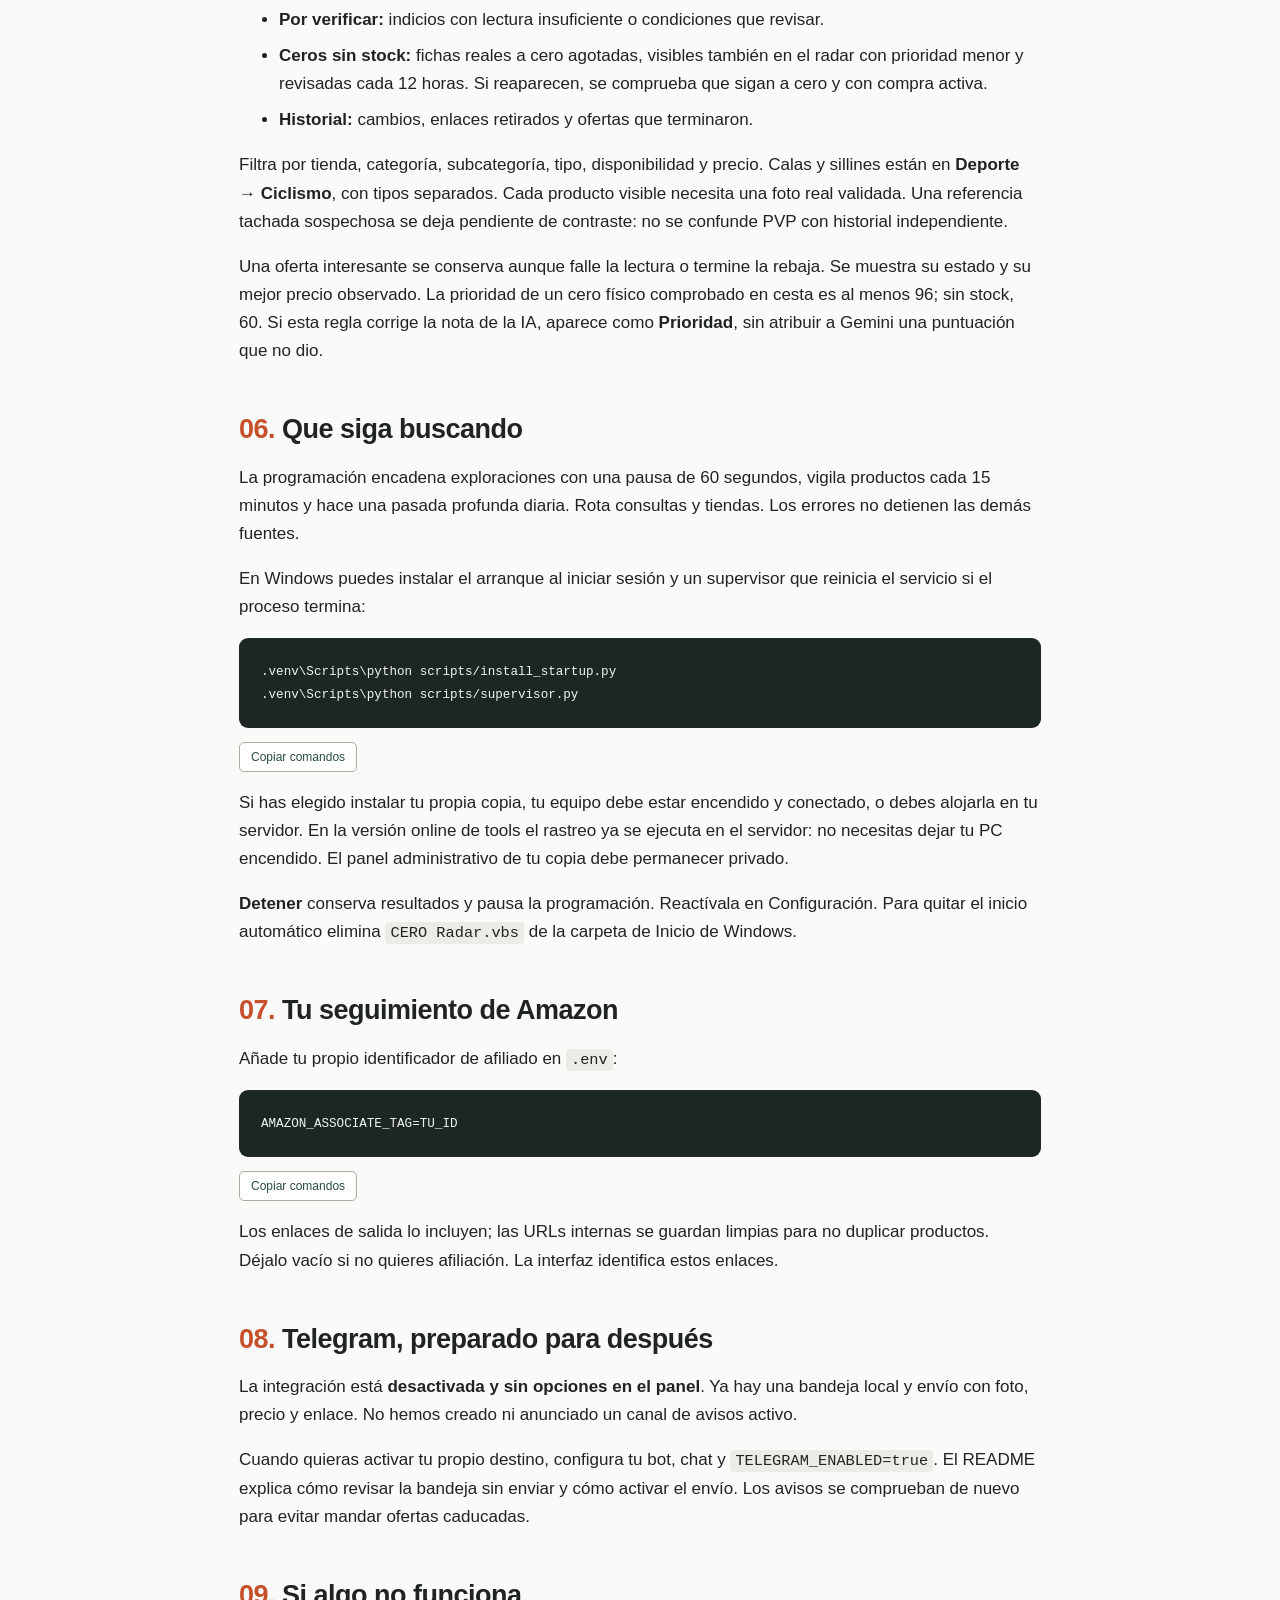
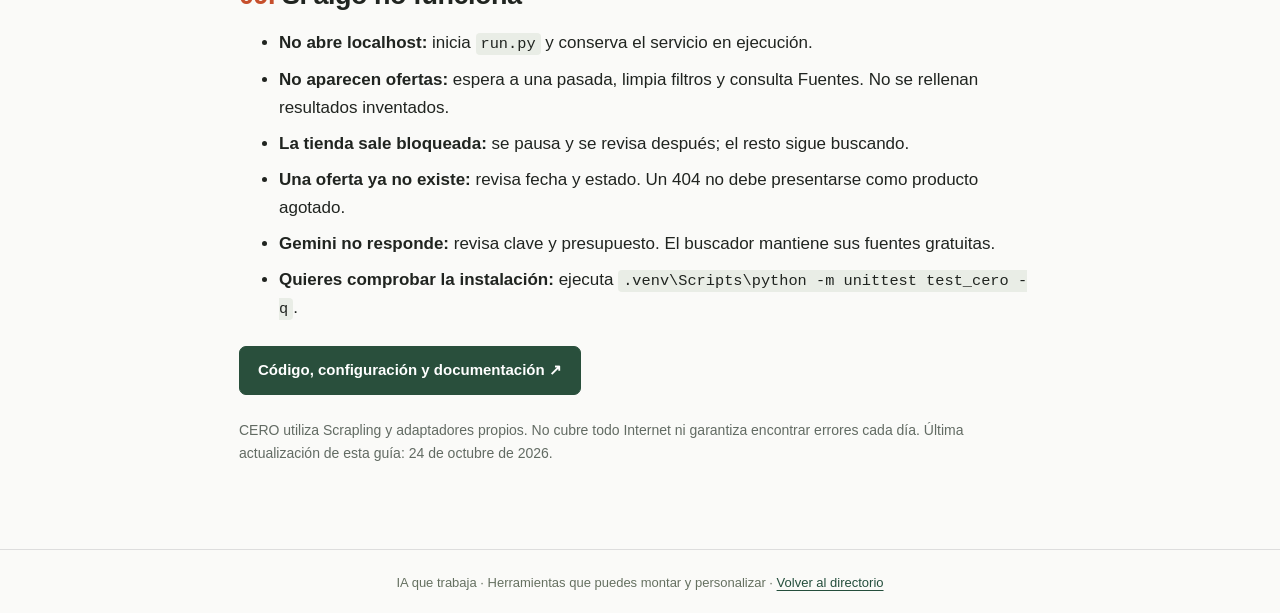
==== commit 5fb09ee9: "Add shared read-only radar and server deployment behind account access" ====
--- a/docs/site/index.html
+++ b/docs/site/index.html
@@ -1,7 +1,7 @@
 <!doctype html>
 <html lang="es"><head><meta charset="utf-8"><meta name="viewport" content="width=device-width,initial-scale=1">
-<title>CERO: monta tu radar de chollos con IA · IA que trabaja</title>
-<meta name="description" content="Instala CERO: busca productos físicos a cero y rebajas desde el 80%, con imágenes, Gemini económico, tiendas personalizables y búsqueda continua.">
+<title>CERO: tu radar de chollos gratis online · IA que trabaja</title>
+<meta name="description" content="Consulta CERO desde tu cuenta: productos físicos a cero y rebajas desde el 80%, con fotografías y revisión de IA. Sin instalar nada; también disponible en GitHub.">
 <link rel="canonical" href="https://tools.iaquetrabaja.com/cero/">
 <meta property="og:title" content="CERO: tu radar de chollos con IA"><meta property="og:description" content="Tu país, tus tiendas y tu presupuesto. Instalación paso a paso con casos comprobados en cesta."><meta property="og:image" content="https://tools.iaquetrabaja.com/cero/img/cero-panel.png"><meta property="og:type" content="article">
 <link rel="icon" href="/iqt/favicon.svg">
@@ -9,16 +9,19 @@
 :root{font-family:Arial,Helvetica,sans-serif;color:#202420;background:#fafaf8;font-size:17px;line-height:1.65}*{box-sizing:border-box}body{margin:0}a{color:#244e3c;text-underline-offset:3px}header{border-bottom:1px solid #e1e3dc;background:white}header>div{max-width:1100px;margin:auto;display:flex;justify-content:space-between;gap:20px;align-items:center;padding:20px 24px}.brand{text-decoration:none;color:#202420;font-weight:800;letter-spacing:-.5px}.brand span{color:#d94f28}.back{font-size:14px}main{max-width:850px;margin:auto;padding:48px 24px 70px}.eyebrow{font-size:12px;letter-spacing:2px;font-weight:700;color:#a74325}.hero h1{font-size:clamp(34px,6vw,56px);line-height:1.08;letter-spacing:-1.8px;margin:14px 0 22px}.lead{font-size:20px;color:#555e55}.cta{display:flex;gap:12px;flex-wrap:wrap;margin:24px 0}.btn{display:inline-flex;align-items:center;justify-content:center;border:1px solid #294f3c;border-radius:7px;padding:11px 18px;text-decoration:none;font-size:15px;font-weight:700;background:#294f3c;color:white}.btn.secondary{background:transparent;color:#294f3c}.tags{display:flex;gap:8px;flex-wrap:wrap}.tags span{background:#eef0e9;border-radius:30px;padding:5px 12px;font-size:12px}figure{margin:30px 0}figure img{width:100%;border:1px solid #ddd;border-radius:10px;display:block}figcaption{font-size:13px;color:#626b63;margin-top:8px}.note{background:#edf3ed;border-left:3px solid #4c775b;padding:15px 19px;border-radius:0 8px 8px 0;margin:24px 0}.note p{margin:0}.index{border:1px solid #ddd;border-radius:9px;padding:18px 24px;margin:30px 0}.index ol{margin-bottom:0}h2{font-size:27px;letter-spacing:-.5px;line-height:1.25;margin:48px 0 16px;scroll-margin-top:20px}h3{font-size:20px;margin-top:28px}li{margin:8px 0}pre{position:relative;white-space:pre-wrap;overflow-wrap:anywhere;background:#1d2721;color:#f0f4ee;border-radius:9px;padding:22px;font-size:14px;line-height:1.65}code{font-family:Consolas,monospace;font-size:.9em}p code,li code{background:#e9ede6;padding:2px 5px;border-radius:4px}.copy{border:1px solid #a4b29f;background:white;color:#294f3c;cursor:pointer;border-radius:5px;padding:7px 11px;font-size:12px}table{width:100%;border-collapse:collapse;font-size:15px}th,td{text-align:left;vertical-align:top;padding:12px 8px;border-bottom:1px solid #ddd}th{font-size:12px;color:#667064;text-transform:uppercase}.table-wrap{overflow-x:auto}footer{border-top:1px solid #ddd;padding:22px 24px;font-size:13px;color:#657060;text-align:center}.step{color:#c64f2c}.small{font-size:14px;color:#626b63}@media(max-width:560px){main{padding:30px 18px 50px}header>div{padding:15px 18px}.cta .btn{width:100%}.hero h1{letter-spacing:-1px}pre{padding:16px;font-size:12px}}
 </style></head><body>
 <header><div><a class="brand" href="/">IA <span>que trabaja</span></a><a class="back" href="/">← Todas las herramientas</a></div></header>
-<main><section class="hero"><p class="eyebrow">CÓDIGO ABIERTO · TU PROPIO RADAR</p><h1>Si el precio se rompe,<br>que no se te escape.</h1>
-<p class="lead">CERO busca productos físicos a <b>0 €</b> y descuentos desde el <b>80 %</b>. Cruza tiendas, catálogos y búsquedas; comprueba las fichas y usa Gemini para ordenar lo que merece atención. Lo instalas en tu ordenador, eliges tus tiendas y controlas el gasto.</p>
-<div class="cta"><a class="btn" href="https://github.com/iaquetrabaja/cero-radar" target="_blank" rel="noopener">Descargar CERO en GitHub ↗</a><a class="btn secondary" href="#instalar">Montarlo paso a paso</a></div>
+<main><section class="hero"><p class="eyebrow">RADAR ONLINE · TAMBIÉN EN CÓDIGO ABIERTO</p><h1>Si el precio se rompe,<br>que no se te escape.</h1>
+<p class="lead">CERO busca productos físicos a <b>0 €</b> y descuentos desde el <b>80 %</b> en tiendas de España. Cruza catálogos y búsquedas, comprueba las fichas y revisa las condiciones con IA. <b>Entra con tu cuenta de tools y consulta los productos sin instalar nada.</b> El servidor sigue buscando aunque cierres el navegador.</p>
+<div class="cta"><a class="btn" href="/cero/radar/">Entrar al radar online →</a><a class="btn secondary" href="https://github.com/iaquetrabaja/cero-radar" target="_blank" rel="noopener">Trastear con el código en GitHub ↗</a></div>
 <div class="tags"><span>Imágenes reales</span><span>País configurable</span><span>Gemini Flash-Lite</span><span>Búsqueda continua</span></div></section>
-<figure><img src="img/cero-panel.png" alt="Panel real de CERO con una turmalina y una bolsa Dr.Grandel a cero euros, sus imágenes y los gastos separados"><figcaption>Captura de una comprobación real del 24 de octubre de 2026. Los precios pueden cambiar.</figcaption></figure>
+<figure><img src="img/cero-panel.png" alt="Radar online de CERO con productos físicos a cero y sus gastos de envío separados"><figcaption>El radar muestra la fecha y el estado de cada oferta. Los precios pueden cambiar.</figcaption></figure>
+<div class="note"><p><b>Las verdaderas joyas tardan en aparecer y duran poco.</b> Una bicicleta con una rebaja extrema o maillots a 0 € incluso sin gastos de envío son ejemplos de ofertas pasadas, no una promesa de que estén disponibles ahora. El radar busca continuamente para poder detectarlas cuando surjan.</p></div>
+<h2>Usarlo sin instalar nada</h2><p>Abre el <a href="/cero/radar/">radar online</a>, inicia sesión o crea tu cuenta y verifica tu correo. Puedes ver los productos con foto, filtrar por tienda, categoría y disponibilidad, consultar los ceros agotados y explorar las ofertas pasadas. Los filtros son tuyos; el rastreo lo gestiona el servidor para todos. No necesitas una clave de IA ni dejar tu ordenador encendido.</p>
+<p>Si prefieres personalizar el motor, cambiar de país o añadir tus propias fuentes, el repositorio de <a href="https://github.com/iaquetrabaja/cero-radar" target="_blank" rel="noopener">GitHub</a> sigue disponible. La instalación que se explica a continuación es opcional.</p>
 <div class="note"><p><b>Un cero no basta.</b> Puede ser el carrito vacío, una variante retirada o un precio interno. CERO distingue esos indicios de una ficha comprable y de un cero mantenido en cesta. Los gastos de envío se muestran por separado.</p></div>
 <nav class="index" aria-label="Contenido de la guía"><b>En esta guía</b><ol><li><a href="#casos">Qué hemos comprobado</a></li><li><a href="#instalar">Instalar y abrir el panel</a></li><li><a href="#gemini">Configurar Gemini sin disparar el gasto</a></li><li><a href="#pais">Elegir país y añadir tiendas</a></li><li><a href="#filtrar">Usar los filtros y entender los estados</a></li><li><a href="#continuo">Dejarlo buscando continuamente</a></li><li><a href="#amazon">Tu ID de Amazon</a></li><li><a href="#telegram">Preparación para Telegram</a></li><li><a href="#problemas">Si algo no funciona</a></li></ol></nav>
 <h2 id="casos"><span class="step">01.</span> Qué hemos comprobado</h2>
 <p>En las pruebas del 24 de octubre, estos productos se mantuvieron a cero al añadir <b>una unidad, por separado, a una cesta anónima</b>. No son muestras ni descargas.</p>
-<div class="table-wrap"><table><thead><tr><th>Producto</th><th>Comprobación</th></tr></thead><tbody><tr><td><a href="https://www.lozanogemologos.es/store/turmalina-rubelita" target="_blank" rel="noopener">Turmalina rubelita · Lozano Gemólogos</a></td><td>Producto 0 €. La cesta mostraba 6,05 € de gastos con impuestos, todavía sin seleccionar destino.</td></tr><tr><td><a href="https://etre-belle.es/products/dr-grandel-bolsa-premium?variant=53102394573123" target="_blank" rel="noopener">Bolsa física Dr.Grandel · être belle</a></td><td>Producto 0 € en cesta. El carrito declara que requiere envío físico; gastos pendientes de confirmar.</td></tr><tr><td><a href="https://comefruta.es/comprar/frutas-sorpresa-mix" target="_blank" rel="noopener">Frutas sorpresa unidad · ComeFruta</a></td><td>Una unidad a 0 € comprobada hasta el paso previo al pago, sin otro artículo ni suscripción. Envío de prueba CTT: 5,84 € para CP 28001 (Madrid); puede variar por destino y fecha.</td></tr></tbody></table></div>
+<div class="table-wrap"><table><thead><tr><th>Producto</th><th>Comprobación</th></tr></thead><tbody><tr><td><a href="https://es.dreametech.com/collections/paga-solo-el-envio" target="_blank" rel="noopener">Cuatro accesorios para aspirador · Dreame España</a></td><td>Bolsas, cepillos, mopas y filtro a 0 €. Juntos mantuvieron subtotal cero y un único envío de prueba de 8,99 €. La campaña publica una selección de 5 o más accesorios; también se comprobó una cesta de cinco unidades.</td></tr><tr><td><a href="https://marronynegro.com/products/gafas-de-corazones-rojos?variant=60121417679182" target="_blank" rel="noopener">Gafas de corazones rojos · Marronynegro</a></td><td>Una unidad a 0 €, con tarifa de prueba de 2,99 € para Madrid.</td></tr><tr><td><a href="https://www.lozanogemologos.es/store/turmalina-rubelita" target="_blank" rel="noopener">Turmalina rubelita · Lozano Gemólogos</a></td><td>Producto 0 €. La cesta mostraba 6,05 € de gastos con impuestos, todavía sin seleccionar destino.</td></tr><tr><td><a href="https://etre-belle.es/products/dr-grandel-bolsa-premium?variant=53102394573123" target="_blank" rel="noopener">Bolsa física Dr.Grandel · être belle</a></td><td>Producto 0 € en cesta. El carrito declara que requiere envío físico; tarifa de prueba de 4,50 € para CP 28001 (Madrid); puede variar por destino y fecha.</td></tr><tr><td><a href="https://comefruta.es/comprar/frutas-sorpresa-mix" target="_blank" rel="noopener">Frutas sorpresa unidad · ComeFruta</a></td><td>Una unidad a 0 € comprobada hasta el paso previo al pago, sin otro artículo ni suscripción. Envío de prueba CTT: 5,84 € para CP 28001 (Madrid); puede variar por destino y fecha.</td></tr></tbody></table></div>
 <p class="small">Son observaciones fechadas, no ofertas permanentes ni pedidos entregados. La aceptación final depende del comercio. La bolsa es una bolsa de papel completa: no se presenta como un artículo de gran valor.</p>
 <p>También encontramos ceros que no sirven: una variante de Origins bloqueada para pedidos y productos de Cuatro Rayas con la compra oculta. Quedan fuera de los chollos confirmados.</p>
 <h2 id="instalar"><span class="step">02.</span> Instalar y abrir el panel</h2>
@@ -33,10 +36,9 @@
 <pre><code>.venv\Scripts\python run.py</code></pre>
 <p>Entra en <a href="http://127.0.0.1:8765/">http://127.0.0.1:8765/</a>. Es la dirección de <b>tu ordenador</b>: funciona cuando has iniciado CERO. No necesitas activar el entorno ni cambiar las políticas de PowerShell.</p>
 <p class="small">En Linux o macOS usa <code>.venv/bin/python</code> en lugar de <code>.venv\Scripts\python</code> y <code>cp .env.example .env</code> para copiar la configuración.</p>
-<h2 id="gemini"><span class="step">03.</span> Gemini económico y gasto controlado</h2>
+<h2 id="gemini"><span class="step">03.</span> IA para tu propia instalación</h2>
 <p>Consigue tu propia clave en <a href="https://aistudio.google.com/api-keys" target="_blank" rel="noopener">Google AI Studio</a>. No la compartas ni la subas a GitHub. En tu <code>.env</code>:</p>
 <pre><code>GEMINI_API_KEY=TU_CLAVE
-GEMINI_DAILY_BUDGET_EUR=3
 BUDGET_TIMEZONE=Europe/Madrid</code></pre>
 <p>El modelo es <b>Gemini 2.5 Flash-Lite</b>. Agrupa análisis, reutiliza resultados y filtra antes de llamar a la IA. El límite se reserva antes de cada llamada y se reinicia a medianoche de la zona indicada. Puedes reducirlo: es un máximo, no un objetivo de gasto.</p>
 <p>Al llegar al límite, <b>continúa el rastreo</b> con puntuaciones por reglas hasta el siguiente día. La cifra es una estimación conservadora; comprueba la facturación en tu cuenta y la <a href="https://ai.google.dev/gemini-api/docs/pricing" target="_blank" rel="noopener">tarifa de Google</a>. Sin clave también funciona el buscador.</p>
@@ -54,7 +56,7 @@
 <p>En Windows puedes instalar el arranque al iniciar sesión y un supervisor que reinicia el servicio si el proceso termina:</p>
 <pre><code>.venv\Scripts\python scripts/install_startup.py
 .venv\Scripts\python scripts/supervisor.py</code></pre>
-<p>El ordenador debe estar encendido, conectado y sin suspensión. Para que funcione con el PC apagado necesitas un servidor. Mantén el panel privado; está pensado para acceso local.</p>
+<p>Si has elegido instalar tu propia copia, tu equipo debe estar encendido y conectado, o debes alojarla en tu servidor. En la versión online de tools el rastreo ya se ejecuta en el servidor: no necesitas dejar tu PC encendido. El panel administrativo de tu copia debe permanecer privado.</p>
 <p><b>Detener</b> conserva resultados y pausa la programación. Reactívala en Configuración. Para quitar el inicio automático elimina <code>CERO Radar.vbs</code> de la carpeta de Inicio de Windows.</p>
 <h2 id="amazon"><span class="step">07.</span> Tu seguimiento de Amazon</h2>
 <p>Añade tu propio identificador de afiliado en <code>.env</code>:</p>
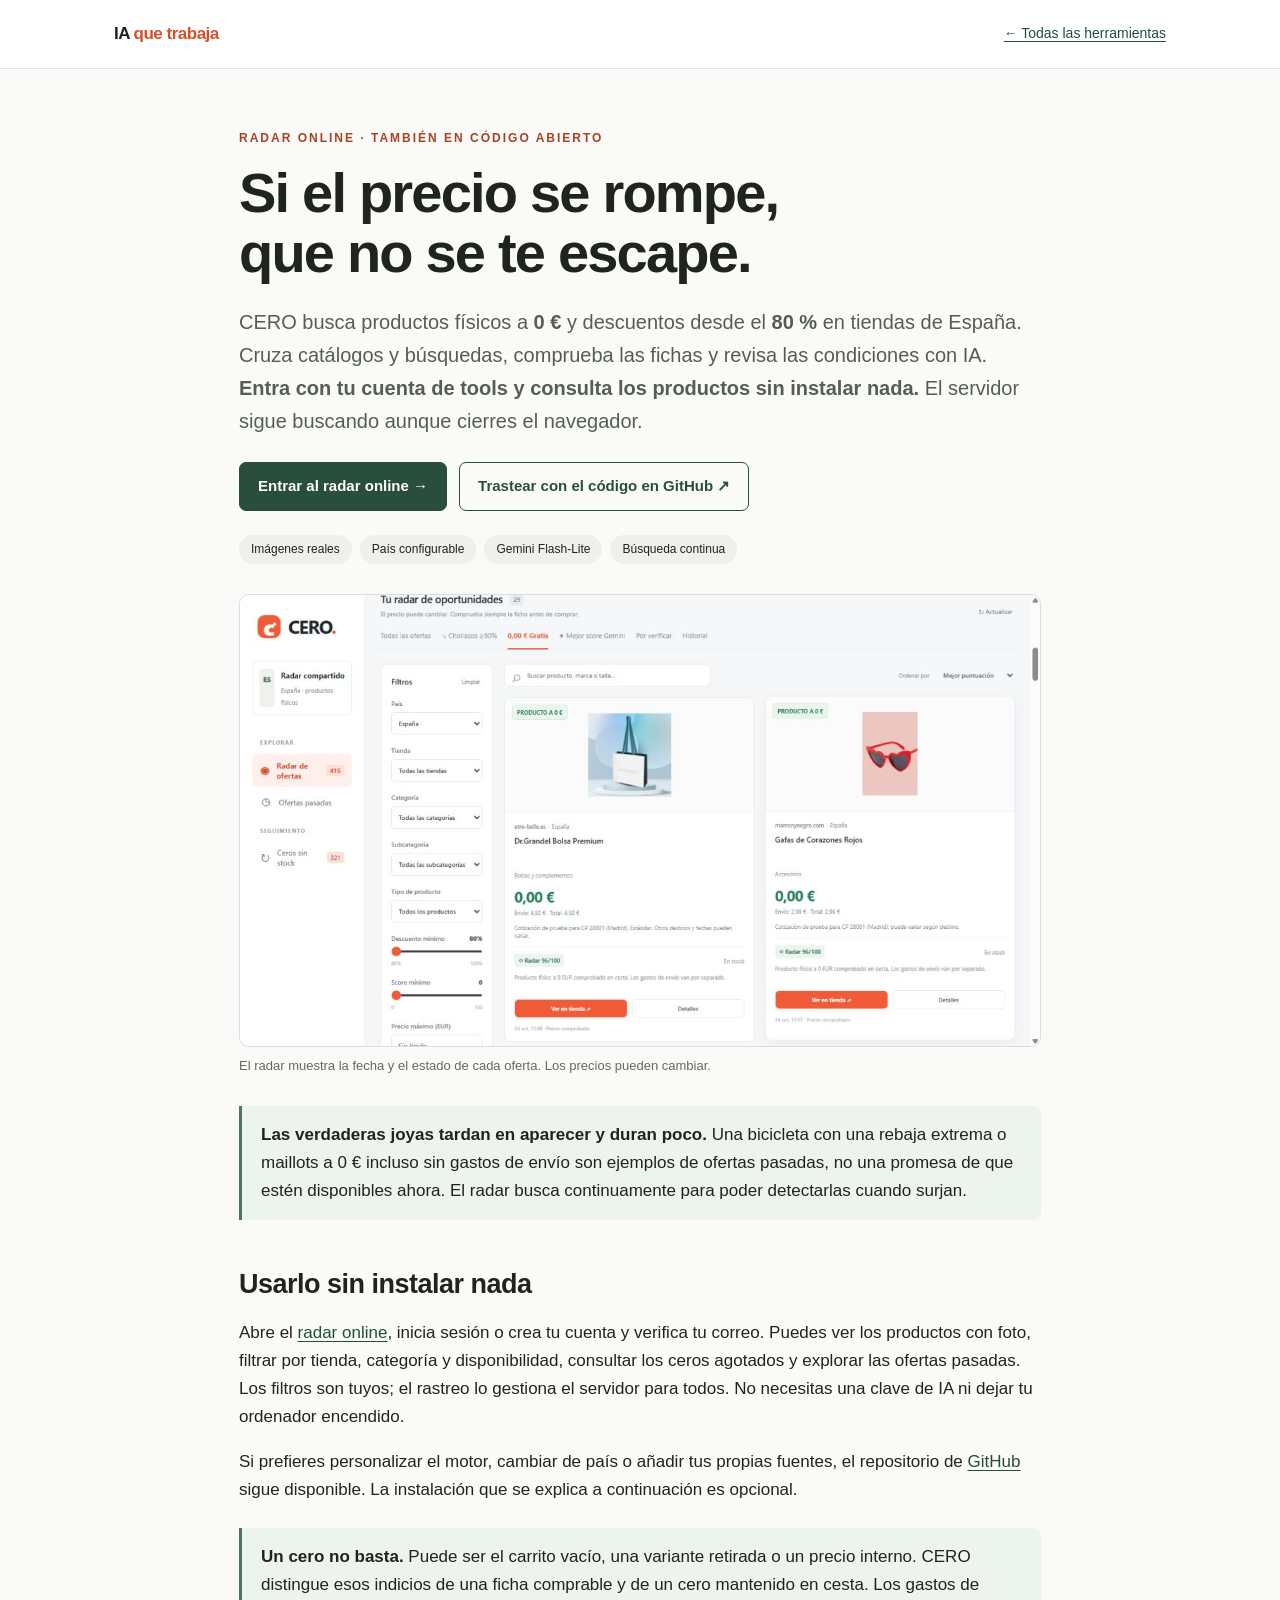
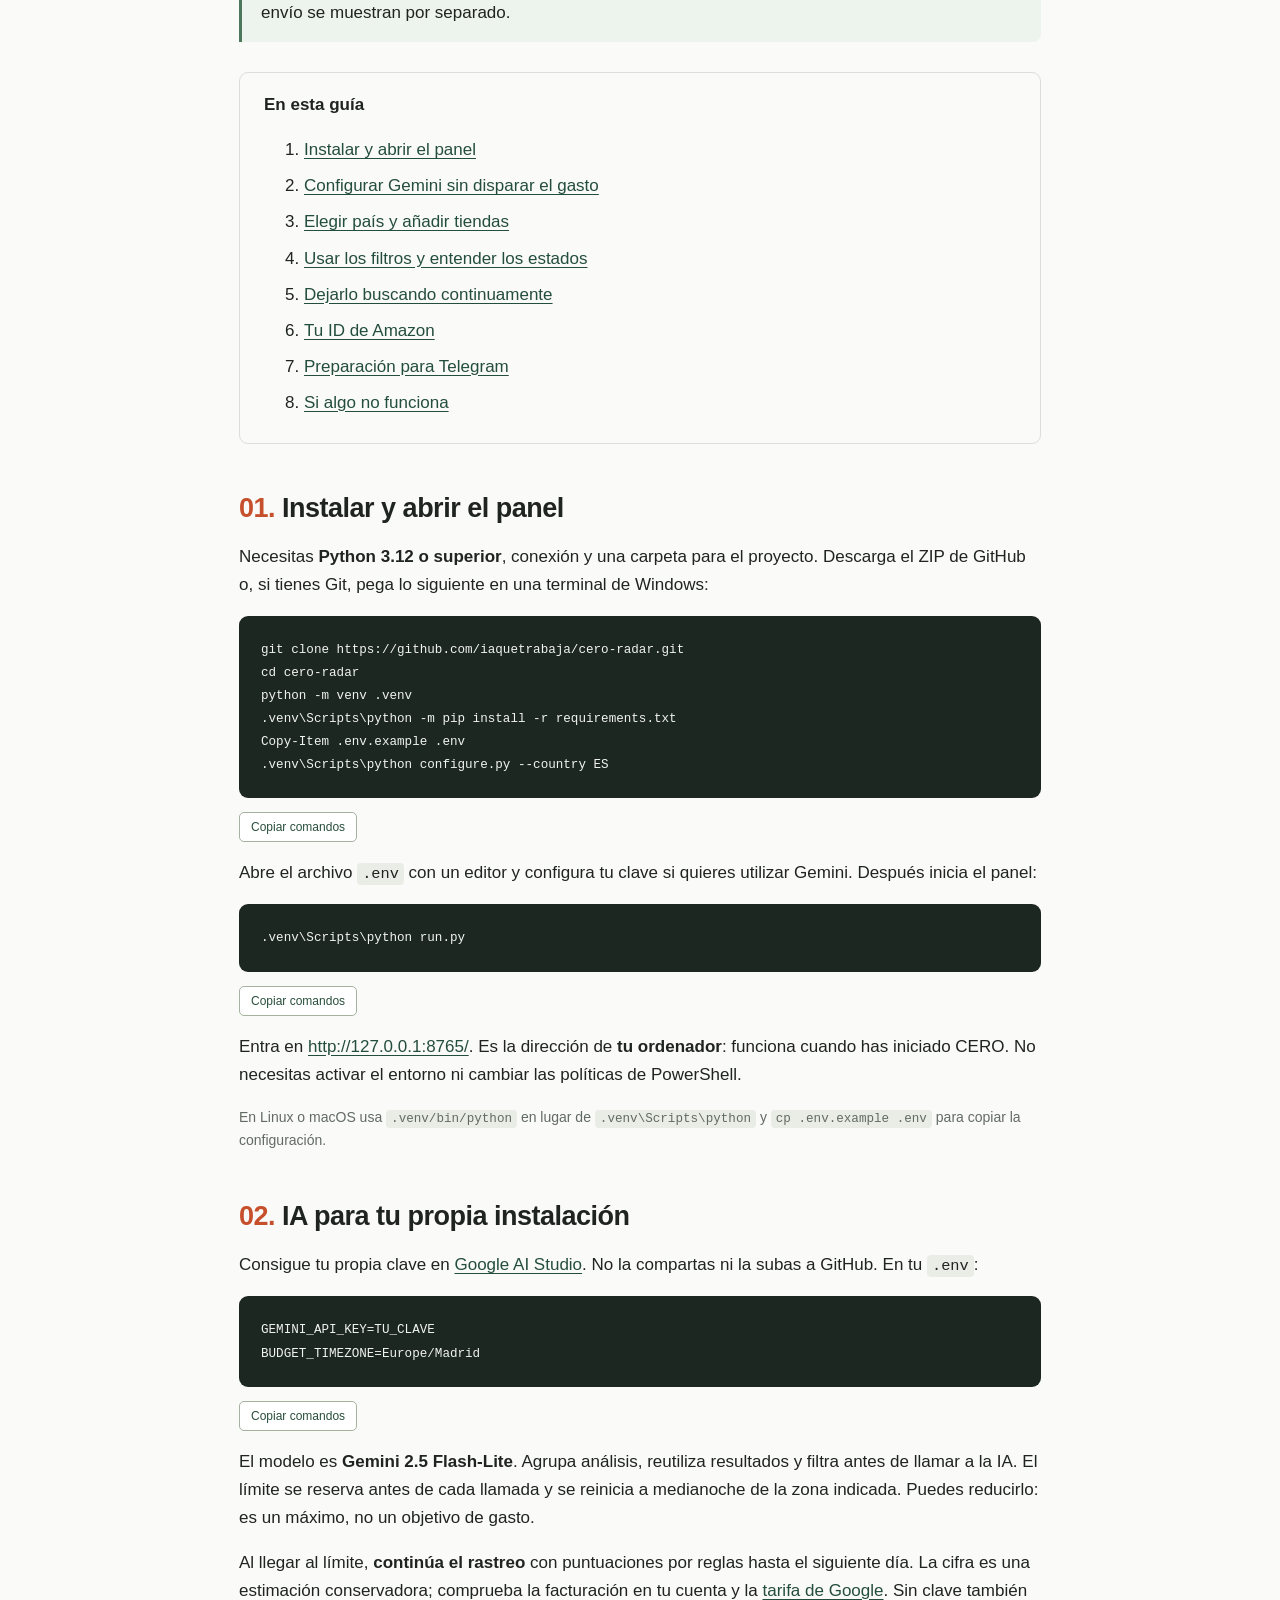
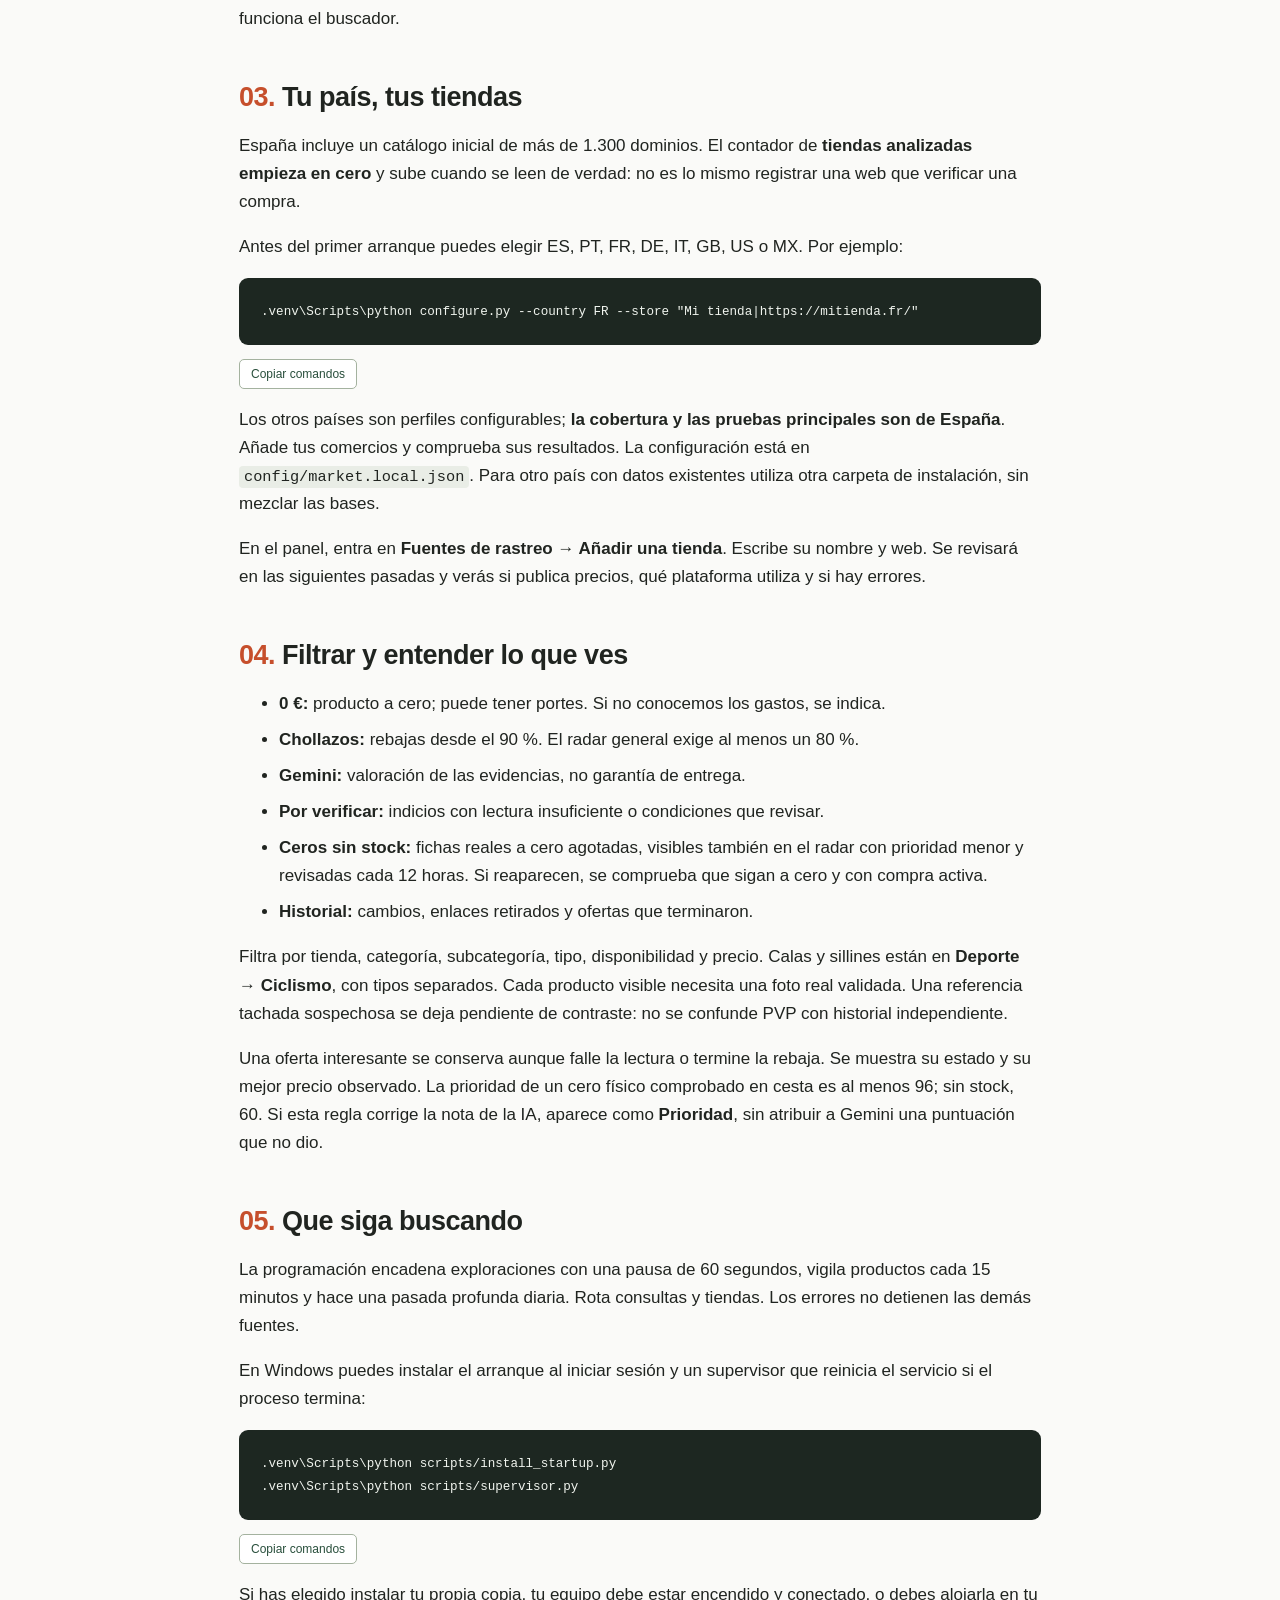
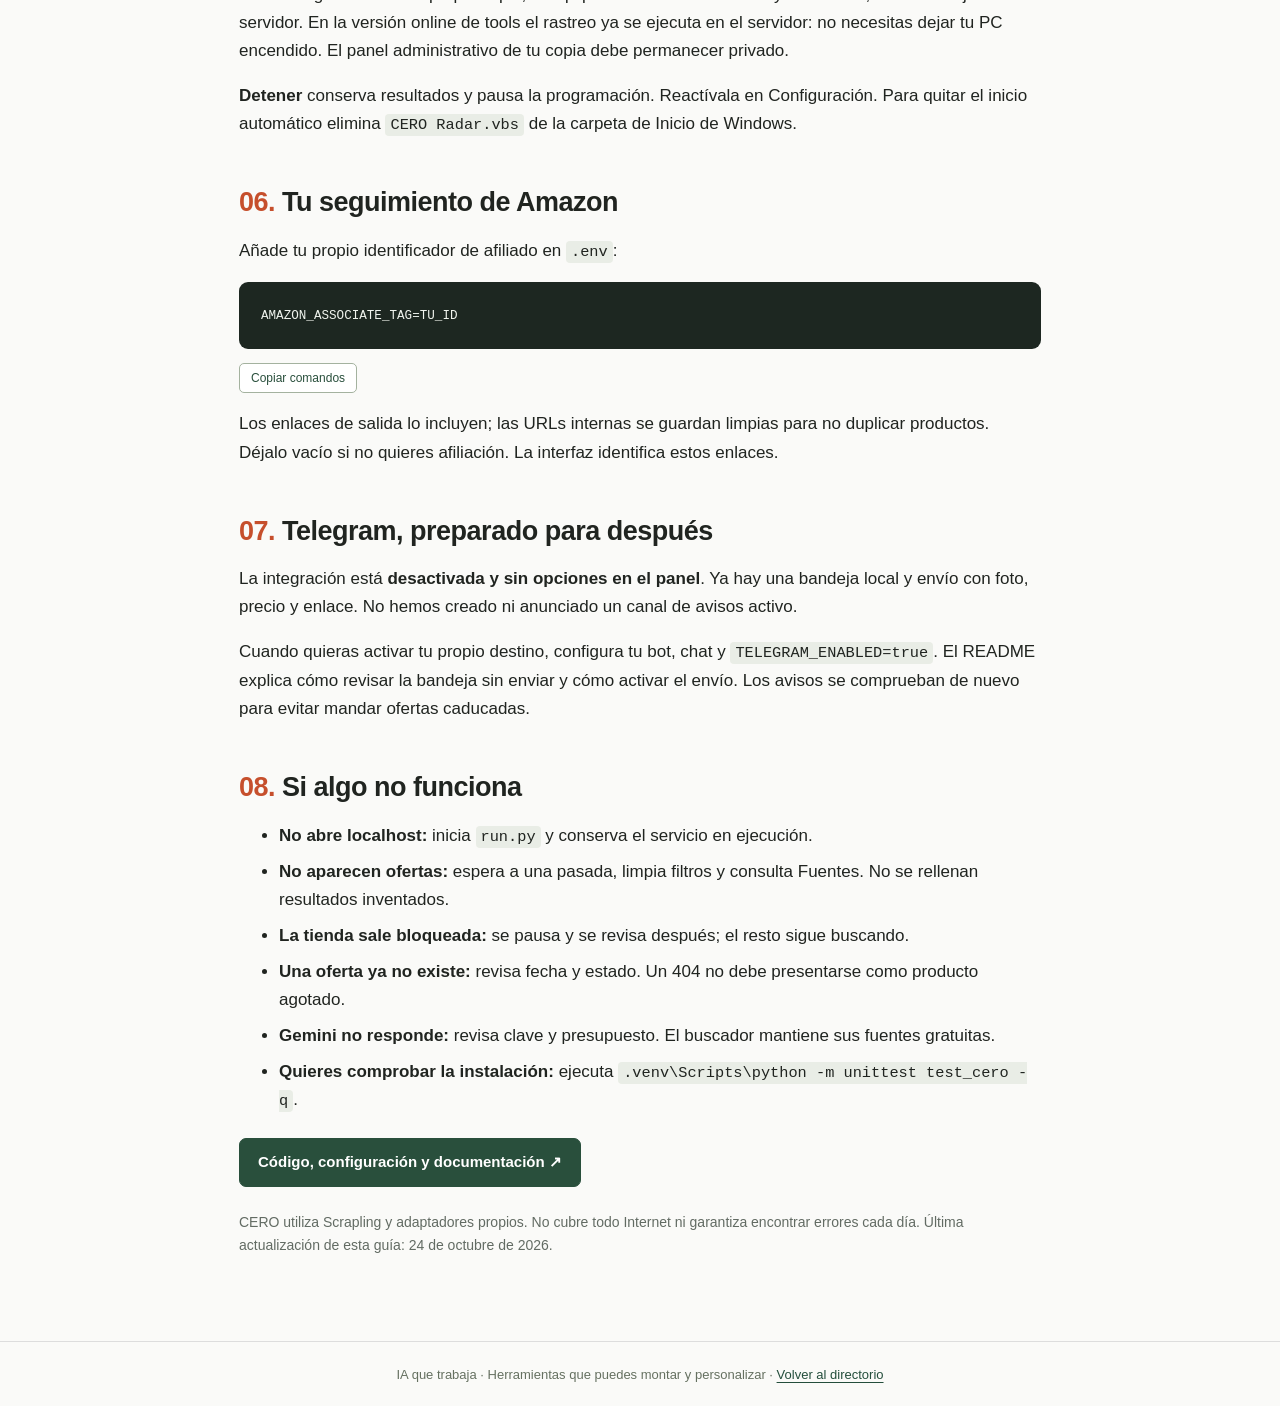
==== commit 60f0f996: "Remove store examples and verification section from the CERO guide" ====
--- a/docs/site/index.html
+++ b/docs/site/index.html
@@ -3,7 +3,7 @@
 <title>CERO: tu radar de chollos gratis online · IA que trabaja</title>
 <meta name="description" content="Consulta CERO desde tu cuenta: productos físicos a cero y rebajas desde el 80%, con fotografías y revisión de IA. Sin instalar nada; también disponible en GitHub.">
 <link rel="canonical" href="https://tools.iaquetrabaja.com/cero/">
-<meta property="og:title" content="CERO: tu radar de chollos con IA"><meta property="og:description" content="Tu país, tus tiendas y tu presupuesto. Instalación paso a paso con casos comprobados en cesta."><meta property="og:image" content="https://tools.iaquetrabaja.com/cero/img/cero-panel.png"><meta property="og:type" content="article">
+<meta property="og:title" content="CERO: tu radar de chollos con IA"><meta property="og:description" content="Consulta el radar online sin instalar nada o personaliza tu propia copia desde GitHub."><meta property="og:image" content="https://tools.iaquetrabaja.com/cero/img/cero-panel.png?v=online-1"><meta property="og:type" content="article">
 <link rel="icon" href="/iqt/favicon.svg">
 <style>
 :root{font-family:Arial,Helvetica,sans-serif;color:#202420;background:#fafaf8;font-size:17px;line-height:1.65}*{box-sizing:border-box}body{margin:0}a{color:#244e3c;text-underline-offset:3px}header{border-bottom:1px solid #e1e3dc;background:white}header>div{max-width:1100px;margin:auto;display:flex;justify-content:space-between;gap:20px;align-items:center;padding:20px 24px}.brand{text-decoration:none;color:#202420;font-weight:800;letter-spacing:-.5px}.brand span{color:#d94f28}.back{font-size:14px}main{max-width:850px;margin:auto;padding:48px 24px 70px}.eyebrow{font-size:12px;letter-spacing:2px;font-weight:700;color:#a74325}.hero h1{font-size:clamp(34px,6vw,56px);line-height:1.08;letter-spacing:-1.8px;margin:14px 0 22px}.lead{font-size:20px;color:#555e55}.cta{display:flex;gap:12px;flex-wrap:wrap;margin:24px 0}.btn{display:inline-flex;align-items:center;justify-content:center;border:1px solid #294f3c;border-radius:7px;padding:11px 18px;text-decoration:none;font-size:15px;font-weight:700;background:#294f3c;color:white}.btn.secondary{background:transparent;color:#294f3c}.tags{display:flex;gap:8px;flex-wrap:wrap}.tags span{background:#eef0e9;border-radius:30px;padding:5px 12px;font-size:12px}figure{margin:30px 0}figure img{width:100%;border:1px solid #ddd;border-radius:10px;display:block}figcaption{font-size:13px;color:#626b63;margin-top:8px}.note{background:#edf3ed;border-left:3px solid #4c775b;padding:15px 19px;border-radius:0 8px 8px 0;margin:24px 0}.note p{margin:0}.index{border:1px solid #ddd;border-radius:9px;padding:18px 24px;margin:30px 0}.index ol{margin-bottom:0}h2{font-size:27px;letter-spacing:-.5px;line-height:1.25;margin:48px 0 16px;scroll-margin-top:20px}h3{font-size:20px;margin-top:28px}li{margin:8px 0}pre{position:relative;white-space:pre-wrap;overflow-wrap:anywhere;background:#1d2721;color:#f0f4ee;border-radius:9px;padding:22px;font-size:14px;line-height:1.65}code{font-family:Consolas,monospace;font-size:.9em}p code,li code{background:#e9ede6;padding:2px 5px;border-radius:4px}.copy{border:1px solid #a4b29f;background:white;color:#294f3c;cursor:pointer;border-radius:5px;padding:7px 11px;font-size:12px}table{width:100%;border-collapse:collapse;font-size:15px}th,td{text-align:left;vertical-align:top;padding:12px 8px;border-bottom:1px solid #ddd}th{font-size:12px;color:#667064;text-transform:uppercase}.table-wrap{overflow-x:auto}footer{border-top:1px solid #ddd;padding:22px 24px;font-size:13px;color:#657060;text-align:center}.step{color:#c64f2c}.small{font-size:14px;color:#626b63}@media(max-width:560px){main{padding:30px 18px 50px}header>div{padding:15px 18px}.cta .btn{width:100%}.hero h1{letter-spacing:-1px}pre{padding:16px;font-size:12px}}
@@ -13,18 +13,13 @@
 <p class="lead">CERO busca productos físicos a <b>0 €</b> y descuentos desde el <b>80 %</b> en tiendas de España. Cruza catálogos y búsquedas, comprueba las fichas y revisa las condiciones con IA. <b>Entra con tu cuenta de tools y consulta los productos sin instalar nada.</b> El servidor sigue buscando aunque cierres el navegador.</p>
 <div class="cta"><a class="btn" href="/cero/radar/">Entrar al radar online →</a><a class="btn secondary" href="https://github.com/iaquetrabaja/cero-radar" target="_blank" rel="noopener">Trastear con el código en GitHub ↗</a></div>
 <div class="tags"><span>Imágenes reales</span><span>País configurable</span><span>Gemini Flash-Lite</span><span>Búsqueda continua</span></div></section>
-<figure><img src="img/cero-panel.png" alt="Radar online de CERO con productos físicos a cero y sus gastos de envío separados"><figcaption>El radar muestra la fecha y el estado de cada oferta. Los precios pueden cambiar.</figcaption></figure>
+<figure><img src="img/cero-panel.png?v=online-1" alt="Radar online de CERO con productos físicos a cero y sus gastos de envío separados"><figcaption>El radar muestra la fecha y el estado de cada oferta. Los precios pueden cambiar.</figcaption></figure>
 <div class="note"><p><b>Las verdaderas joyas tardan en aparecer y duran poco.</b> Una bicicleta con una rebaja extrema o maillots a 0 € incluso sin gastos de envío son ejemplos de ofertas pasadas, no una promesa de que estén disponibles ahora. El radar busca continuamente para poder detectarlas cuando surjan.</p></div>
 <h2>Usarlo sin instalar nada</h2><p>Abre el <a href="/cero/radar/">radar online</a>, inicia sesión o crea tu cuenta y verifica tu correo. Puedes ver los productos con foto, filtrar por tienda, categoría y disponibilidad, consultar los ceros agotados y explorar las ofertas pasadas. Los filtros son tuyos; el rastreo lo gestiona el servidor para todos. No necesitas una clave de IA ni dejar tu ordenador encendido.</p>
 <p>Si prefieres personalizar el motor, cambiar de país o añadir tus propias fuentes, el repositorio de <a href="https://github.com/iaquetrabaja/cero-radar" target="_blank" rel="noopener">GitHub</a> sigue disponible. La instalación que se explica a continuación es opcional.</p>
 <div class="note"><p><b>Un cero no basta.</b> Puede ser el carrito vacío, una variante retirada o un precio interno. CERO distingue esos indicios de una ficha comprable y de un cero mantenido en cesta. Los gastos de envío se muestran por separado.</p></div>
-<nav class="index" aria-label="Contenido de la guía"><b>En esta guía</b><ol><li><a href="#casos">Qué hemos comprobado</a></li><li><a href="#instalar">Instalar y abrir el panel</a></li><li><a href="#gemini">Configurar Gemini sin disparar el gasto</a></li><li><a href="#pais">Elegir país y añadir tiendas</a></li><li><a href="#filtrar">Usar los filtros y entender los estados</a></li><li><a href="#continuo">Dejarlo buscando continuamente</a></li><li><a href="#amazon">Tu ID de Amazon</a></li><li><a href="#telegram">Preparación para Telegram</a></li><li><a href="#problemas">Si algo no funciona</a></li></ol></nav>
-<h2 id="casos"><span class="step">01.</span> Qué hemos comprobado</h2>
-<p>En las pruebas del 24 de octubre, estos productos se mantuvieron a cero al añadir <b>una unidad, por separado, a una cesta anónima</b>. No son muestras ni descargas.</p>
-<div class="table-wrap"><table><thead><tr><th>Producto</th><th>Comprobación</th></tr></thead><tbody><tr><td><a href="https://es.dreametech.com/collections/paga-solo-el-envio" target="_blank" rel="noopener">Cuatro accesorios para aspirador · Dreame España</a></td><td>Bolsas, cepillos, mopas y filtro a 0 €. Juntos mantuvieron subtotal cero y un único envío de prueba de 8,99 €. La campaña publica una selección de 5 o más accesorios; también se comprobó una cesta de cinco unidades.</td></tr><tr><td><a href="https://marronynegro.com/products/gafas-de-corazones-rojos?variant=60121417679182" target="_blank" rel="noopener">Gafas de corazones rojos · Marronynegro</a></td><td>Una unidad a 0 €, con tarifa de prueba de 2,99 € para Madrid.</td></tr><tr><td><a href="https://www.lozanogemologos.es/store/turmalina-rubelita" target="_blank" rel="noopener">Turmalina rubelita · Lozano Gemólogos</a></td><td>Producto 0 €. La cesta mostraba 6,05 € de gastos con impuestos, todavía sin seleccionar destino.</td></tr><tr><td><a href="https://etre-belle.es/products/dr-grandel-bolsa-premium?variant=53102394573123" target="_blank" rel="noopener">Bolsa física Dr.Grandel · être belle</a></td><td>Producto 0 € en cesta. El carrito declara que requiere envío físico; tarifa de prueba de 4,50 € para CP 28001 (Madrid); puede variar por destino y fecha.</td></tr><tr><td><a href="https://comefruta.es/comprar/frutas-sorpresa-mix" target="_blank" rel="noopener">Frutas sorpresa unidad · ComeFruta</a></td><td>Una unidad a 0 € comprobada hasta el paso previo al pago, sin otro artículo ni suscripción. Envío de prueba CTT: 5,84 € para CP 28001 (Madrid); puede variar por destino y fecha.</td></tr></tbody></table></div>
-<p class="small">Son observaciones fechadas, no ofertas permanentes ni pedidos entregados. La aceptación final depende del comercio. La bolsa es una bolsa de papel completa: no se presenta como un artículo de gran valor.</p>
-<p>También encontramos ceros que no sirven: una variante de Origins bloqueada para pedidos y productos de Cuatro Rayas con la compra oculta. Quedan fuera de los chollos confirmados.</p>
-<h2 id="instalar"><span class="step">02.</span> Instalar y abrir el panel</h2>
+<nav class="index" aria-label="Contenido de la guía"><b>En esta guía</b><ol><li><a href="#instalar">Instalar y abrir el panel</a></li><li><a href="#gemini">Configurar Gemini sin disparar el gasto</a></li><li><a href="#pais">Elegir país y añadir tiendas</a></li><li><a href="#filtrar">Usar los filtros y entender los estados</a></li><li><a href="#continuo">Dejarlo buscando continuamente</a></li><li><a href="#amazon">Tu ID de Amazon</a></li><li><a href="#telegram">Preparación para Telegram</a></li><li><a href="#problemas">Si algo no funciona</a></li></ol></nav>
+<h2 id="instalar"><span class="step">01.</span> Instalar y abrir el panel</h2>
 <p>Necesitas <b>Python 3.12 o superior</b>, conexión y una carpeta para el proyecto. Descarga el ZIP de GitHub o, si tienes Git, pega lo siguiente en una terminal de Windows:</p>
 <pre><code>git clone https://github.com/iaquetrabaja/cero-radar.git
 cd cero-radar
@@ -36,36 +31,36 @@
 <pre><code>.venv\Scripts\python run.py</code></pre>
 <p>Entra en <a href="http://127.0.0.1:8765/">http://127.0.0.1:8765/</a>. Es la dirección de <b>tu ordenador</b>: funciona cuando has iniciado CERO. No necesitas activar el entorno ni cambiar las políticas de PowerShell.</p>
 <p class="small">En Linux o macOS usa <code>.venv/bin/python</code> en lugar de <code>.venv\Scripts\python</code> y <code>cp .env.example .env</code> para copiar la configuración.</p>
-<h2 id="gemini"><span class="step">03.</span> IA para tu propia instalación</h2>
+<h2 id="gemini"><span class="step">02.</span> IA para tu propia instalación</h2>
 <p>Consigue tu propia clave en <a href="https://aistudio.google.com/api-keys" target="_blank" rel="noopener">Google AI Studio</a>. No la compartas ni la subas a GitHub. En tu <code>.env</code>:</p>
 <pre><code>GEMINI_API_KEY=TU_CLAVE
 BUDGET_TIMEZONE=Europe/Madrid</code></pre>
 <p>El modelo es <b>Gemini 2.5 Flash-Lite</b>. Agrupa análisis, reutiliza resultados y filtra antes de llamar a la IA. El límite se reserva antes de cada llamada y se reinicia a medianoche de la zona indicada. Puedes reducirlo: es un máximo, no un objetivo de gasto.</p>
 <p>Al llegar al límite, <b>continúa el rastreo</b> con puntuaciones por reglas hasta el siguiente día. La cifra es una estimación conservadora; comprueba la facturación en tu cuenta y la <a href="https://ai.google.dev/gemini-api/docs/pricing" target="_blank" rel="noopener">tarifa de Google</a>. Sin clave también funciona el buscador.</p>
-<h2 id="pais"><span class="step">04.</span> Tu país, tus tiendas</h2>
+<h2 id="pais"><span class="step">03.</span> Tu país, tus tiendas</h2>
 <p>España incluye un catálogo inicial de más de 1.300 dominios. El contador de <b>tiendas analizadas empieza en cero</b> y sube cuando se leen de verdad: no es lo mismo registrar una web que verificar una compra.</p>
 <p>Antes del primer arranque puedes elegir ES, PT, FR, DE, IT, GB, US o MX. Por ejemplo:</p>
 <pre><code>.venv\Scripts\python configure.py --country FR --store "Mi tienda|https://mitienda.fr/"</code></pre>
 <p>Los otros países son perfiles configurables; <b>la cobertura y las pruebas principales son de España</b>. Añade tus comercios y comprueba sus resultados. La configuración está en <code>config/market.local.json</code>. Para otro país con datos existentes utiliza otra carpeta de instalación, sin mezclar las bases.</p>
 <p>En el panel, entra en <b>Fuentes de rastreo → Añadir una tienda</b>. Escribe su nombre y web. Se revisará en las siguientes pasadas y verás si publica precios, qué plataforma utiliza y si hay errores.</p>
-<h2 id="filtrar"><span class="step">05.</span> Filtrar y entender lo que ves</h2>
+<h2 id="filtrar"><span class="step">04.</span> Filtrar y entender lo que ves</h2>
 <ul><li><b>0 €:</b> producto a cero; puede tener portes. Si no conocemos los gastos, se indica.</li><li><b>Chollazos:</b> rebajas desde el 90 %. El radar general exige al menos un 80 %.</li><li><b>Gemini:</b> valoración de las evidencias, no garantía de entrega.</li><li><b>Por verificar:</b> indicios con lectura insuficiente o condiciones que revisar.</li><li><b>Ceros sin stock:</b> fichas reales a cero agotadas, visibles también en el radar con prioridad menor y revisadas cada 12 horas. Si reaparecen, se comprueba que sigan a cero y con compra activa.</li><li><b>Historial:</b> cambios, enlaces retirados y ofertas que terminaron.</li></ul>
 <p>Filtra por tienda, categoría, subcategoría, tipo, disponibilidad y precio. Calas y sillines están en <b>Deporte → Ciclismo</b>, con tipos separados. Cada producto visible necesita una foto real validada. Una referencia tachada sospechosa se deja pendiente de contraste: no se confunde PVP con historial independiente.</p>
-<p>Una oferta interesante se conserva aunque falle la lectura o termine la rebaja. Se muestra su estado y su mejor precio observado. La prioridad de un cero físico comprobado en cesta es al menos 96; sin stock, 60. Si esta regla corrige la nota de la IA, aparece como <b>Prioridad</b>, sin atribuir a Gemini una puntuación que no dio.</p><h2 id="continuo"><span class="step">06.</span> Que siga buscando</h2>
+<p>Una oferta interesante se conserva aunque falle la lectura o termine la rebaja. Se muestra su estado y su mejor precio observado. La prioridad de un cero físico comprobado en cesta es al menos 96; sin stock, 60. Si esta regla corrige la nota de la IA, aparece como <b>Prioridad</b>, sin atribuir a Gemini una puntuación que no dio.</p><h2 id="continuo"><span class="step">05.</span> Que siga buscando</h2>
 <p>La programación encadena exploraciones con una pausa de 60 segundos, vigila productos cada 15 minutos y hace una pasada profunda diaria. Rota consultas y tiendas. Los errores no detienen las demás fuentes.</p>
 <p>En Windows puedes instalar el arranque al iniciar sesión y un supervisor que reinicia el servicio si el proceso termina:</p>
 <pre><code>.venv\Scripts\python scripts/install_startup.py
 .venv\Scripts\python scripts/supervisor.py</code></pre>
 <p>Si has elegido instalar tu propia copia, tu equipo debe estar encendido y conectado, o debes alojarla en tu servidor. En la versión online de tools el rastreo ya se ejecuta en el servidor: no necesitas dejar tu PC encendido. El panel administrativo de tu copia debe permanecer privado.</p>
 <p><b>Detener</b> conserva resultados y pausa la programación. Reactívala en Configuración. Para quitar el inicio automático elimina <code>CERO Radar.vbs</code> de la carpeta de Inicio de Windows.</p>
-<h2 id="amazon"><span class="step">07.</span> Tu seguimiento de Amazon</h2>
+<h2 id="amazon"><span class="step">06.</span> Tu seguimiento de Amazon</h2>
 <p>Añade tu propio identificador de afiliado en <code>.env</code>:</p>
 <pre><code>AMAZON_ASSOCIATE_TAG=TU_ID</code></pre>
 <p>Los enlaces de salida lo incluyen; las URLs internas se guardan limpias para no duplicar productos. Déjalo vacío si no quieres afiliación. La interfaz identifica estos enlaces.</p>
-<h2 id="telegram"><span class="step">08.</span> Telegram, preparado para después</h2>
+<h2 id="telegram"><span class="step">07.</span> Telegram, preparado para después</h2>
 <p>La integración está <b>desactivada y sin opciones en el panel</b>. Ya hay una bandeja local y envío con foto, precio y enlace. No hemos creado ni anunciado un canal de avisos activo.</p>
 <p>Cuando quieras activar tu propio destino, configura tu bot, chat y <code>TELEGRAM_ENABLED=true</code>. El README explica cómo revisar la bandeja sin enviar y cómo activar el envío. Los avisos se comprueban de nuevo para evitar mandar ofertas caducadas.</p>
-<h2 id="problemas"><span class="step">09.</span> Si algo no funciona</h2>
+<h2 id="problemas"><span class="step">08.</span> Si algo no funciona</h2>
 <ul><li><b>No abre localhost:</b> inicia <code>run.py</code> y conserva el servicio en ejecución.</li><li><b>No aparecen ofertas:</b> espera a una pasada, limpia filtros y consulta Fuentes. No se rellenan resultados inventados.</li><li><b>La tienda sale bloqueada:</b> se pausa y se revisa después; el resto sigue buscando.</li><li><b>Una oferta ya no existe:</b> revisa fecha y estado. Un 404 no debe presentarse como producto agotado.</li><li><b>Gemini no responde:</b> revisa clave y presupuesto. El buscador mantiene sus fuentes gratuitas.</li><li><b>Quieres comprobar la instalación:</b> ejecuta <code>.venv\Scripts\python -m unittest test_cero -q</code>.</li></ul>
 <div class="cta"><a class="btn" href="https://github.com/iaquetrabaja/cero-radar" target="_blank" rel="noopener">Código, configuración y documentación ↗</a></div>
 <p class="small">CERO utiliza Scrapling y adaptadores propios. No cubre todo Internet ni garantiza encontrar errores cada día. Última actualización de esta guía: 24 de octubre de 2026.</p>
